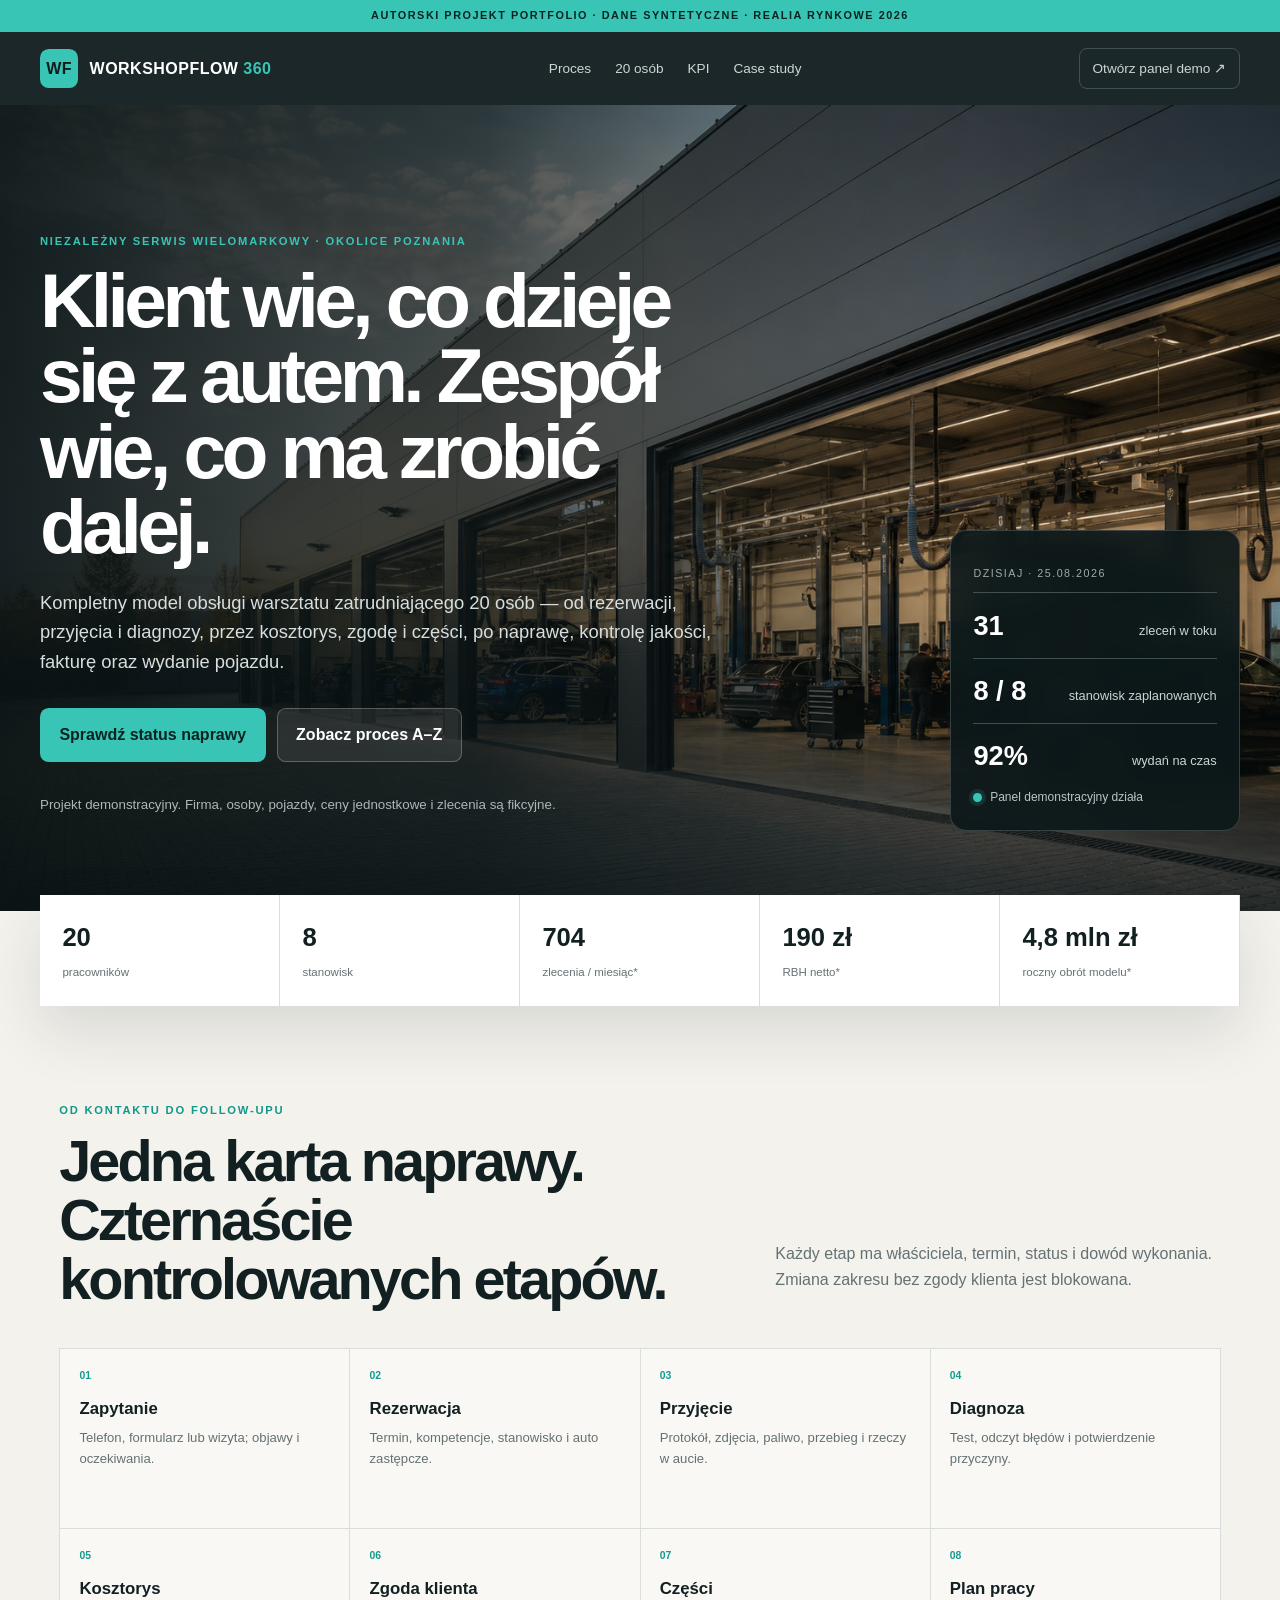
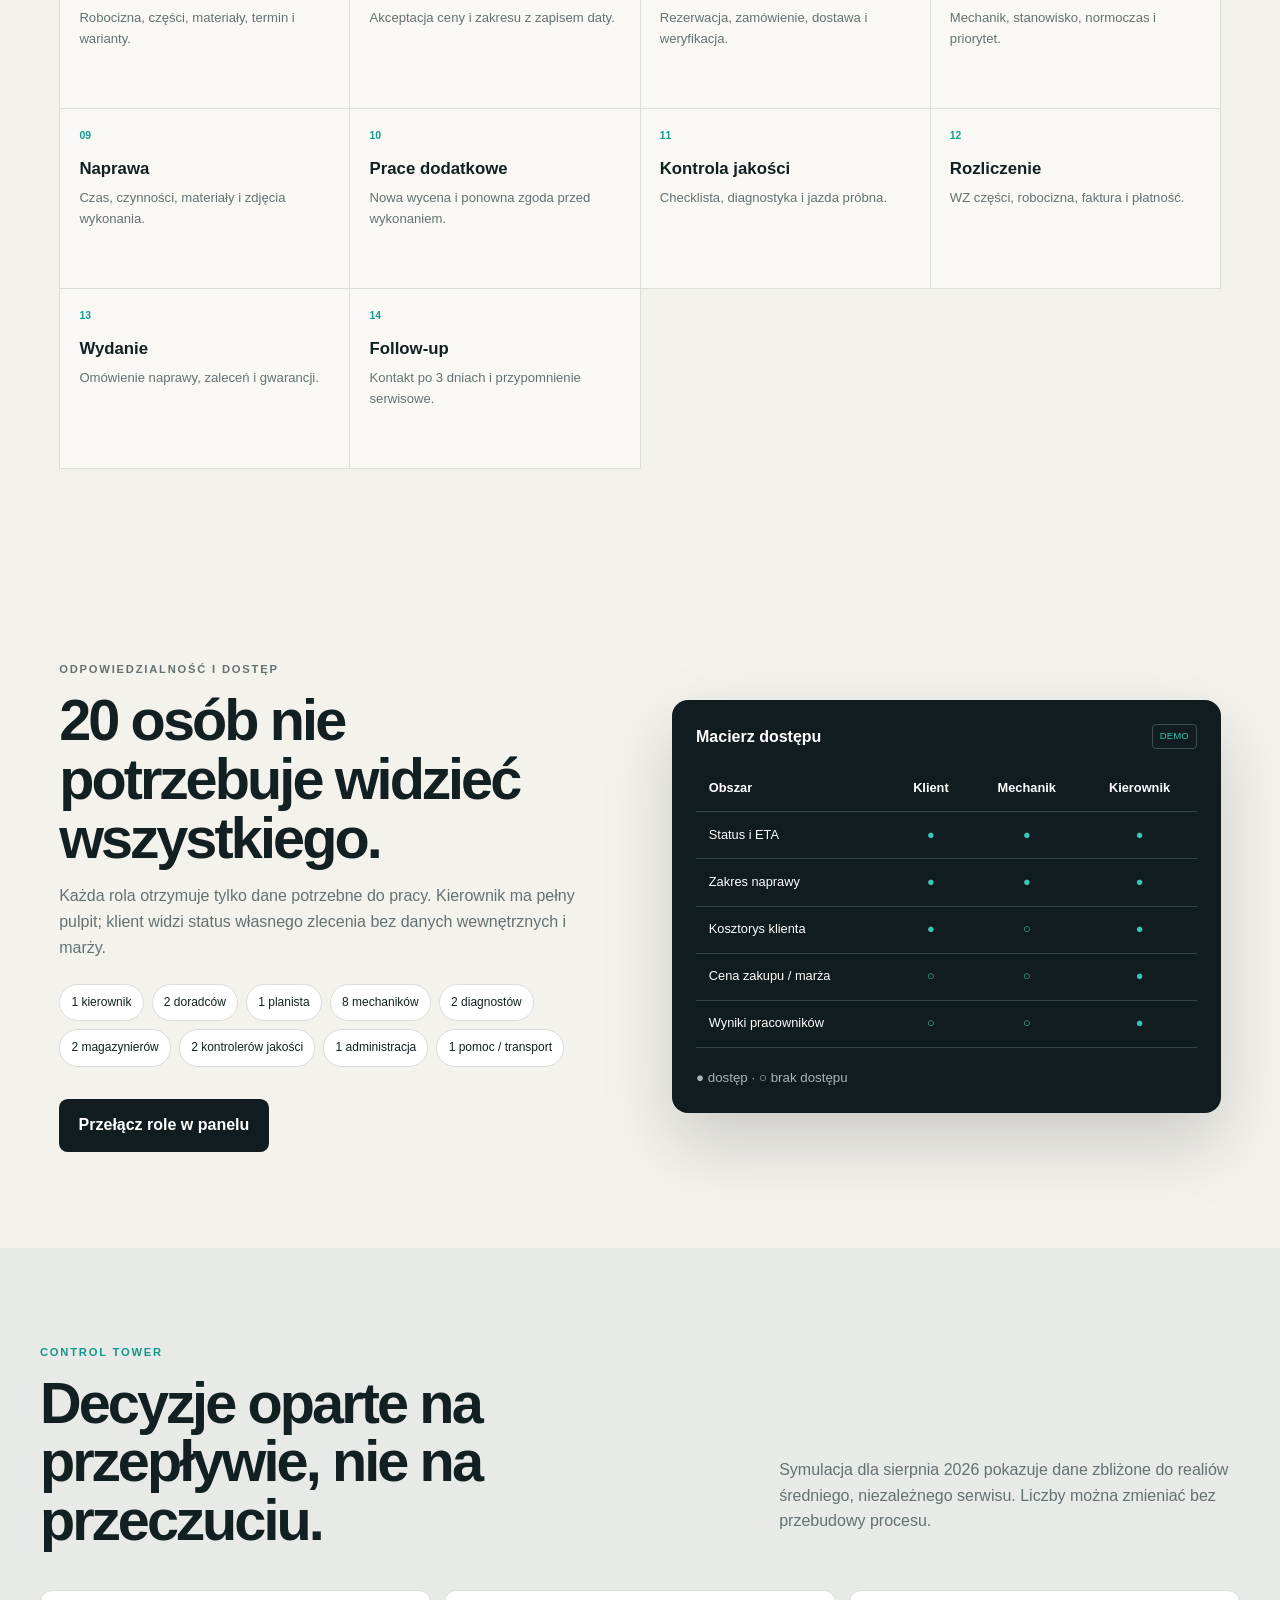
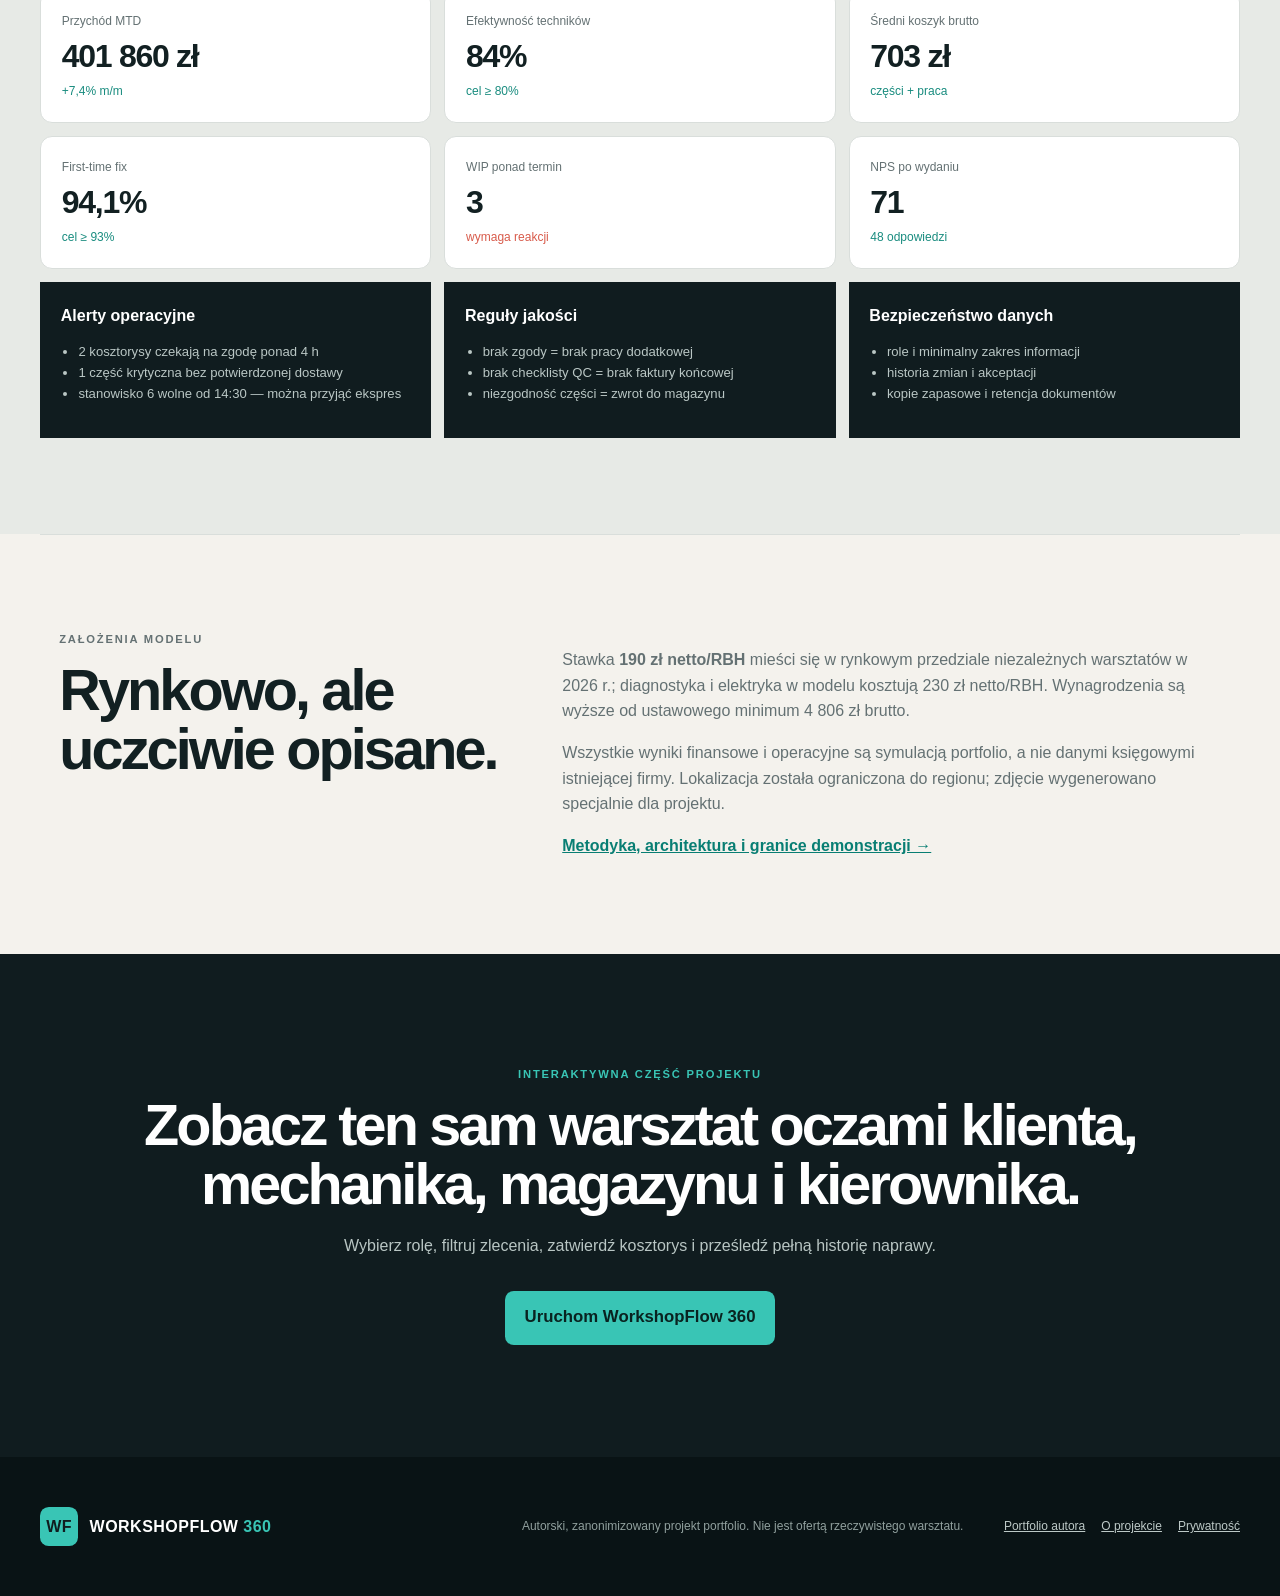
==== index.html @ da0103a5 "Initial public portfolio release" ====
<!doctype html>
<html lang="pl">
<head>
  <meta charset="utf-8">
  <meta name="viewport" content="width=device-width,initial-scale=1">
  <meta name="description" content="WorkshopFlow 360 — demonstracyjny system obsługi niezależnego warsztatu: klient, recepcja, mechanicy, części, kontrola jakości i rozliczenia.">
  <meta name="theme-color" content="#101c1f">
  <link rel="canonical" href="https://lukaszst-cz.github.io/operations-office-portfolio/workshopflow-360/">
  <meta property="og:title" content="WorkshopFlow 360 — warsztat pod kontrolą">
  <meta property="og:description" content="Od rezerwacji i diagnozy po zgodę klienta, naprawę, kontrolę jakości i fakturę.">
  <meta property="og:image" content="https://lukaszst-cz.github.io/operations-office-portfolio/workshopflow-360/assets/workshop-hero.png">
  <title>WorkshopFlow 360 — warsztat pod kontrolą</title>
  <link rel="stylesheet" href="styles.css">
</head>
<body>
  <a class="skip" href="#main">Przejdź do treści</a>
  <div class="project-bar">AUTORSKI PROJEKT PORTFOLIO · DANE SYNTETYCZNE · REALIA RYNKOWE 2026</div>
  <header class="header">
    <a class="brand" href="#top"><span class="brand-mark">WF</span><span>WORKSHOPFLOW <b>360</b></span></a>
    <nav aria-label="Nawigacja"><a href="#proces">Proces</a><a href="#zespol">20 osób</a><a href="#wyniki">KPI</a><a href="case-study.html">Case study</a></nav>
    <a class="header-cta" href="portal/">Otwórz panel demo ↗</a>
  </header>
  <main id="main">
    <section class="hero" id="top">
      <img src="assets/workshop-hero.png" alt="Fikcyjny, nowoczesny warsztat wielomarkowy z otwartymi stanowiskami serwisowymi">
      <div class="hero-shade"></div>
      <div class="hero-copy">
        <p class="kicker">NIEZALEŻNY SERWIS WIELOMARKOWY · OKOLICE POZNANIA</p>
        <h1>Klient wie, co dzieje się z autem. Zespół wie, co ma zrobić dalej.</h1>
        <p>Kompletny model obsługi warsztatu zatrudniającego 20 osób — od rezerwacji, przyjęcia i diagnozy, przez kosztorys, zgodę i części, po naprawę, kontrolę jakości, fakturę oraz wydanie pojazdu.</p>
        <div class="actions"><a class="button primary" href="portal/">Sprawdź status naprawy</a><a class="button glass" href="#proces">Zobacz proces A–Z</a></div>
        <small>Projekt demonstracyjny. Firma, osoby, pojazdy, ceny jednostkowe i zlecenia są fikcyjne.</small>
      </div>
      <aside class="live-card"><p>DZISIAJ · 25.08.2026</p><div><b>31</b><span>zleceń w toku</span></div><div><b>8 / 8</b><span>stanowisk zaplanowanych</span></div><div><b>92%</b><span>wydań na czas</span></div><i><span></span> Panel demonstracyjny działa</i></aside>
    </section>

    <section class="proof-strip" aria-label="Skala modelu"><div><b>20</b><span>pracowników</span></div><div><b>8</b><span>stanowisk</span></div><div><b>704</b><span>zlecenia / miesiąc*</span></div><div><b>190 zł</b><span>RBH netto*</span></div><div><b>4,8 mln zł</b><span>roczny obrót modelu*</span></div></section>

    <section class="section" id="proces">
      <div class="section-head"><div><p class="kicker">OD KONTAKTU DO FOLLOW-UPU</p><h2>Jedna karta naprawy. Czternaście kontrolowanych etapów.</h2></div><p>Każdy etap ma właściciela, termin, status i dowód wykonania. Zmiana zakresu bez zgody klienta jest blokowana.</p></div>
      <ol class="process-grid">
        <li><span>01</span><b>Zapytanie</b><p>Telefon, formularz lub wizyta; objawy i oczekiwania.</p></li>
        <li><span>02</span><b>Rezerwacja</b><p>Termin, kompetencje, stanowisko i auto zastępcze.</p></li>
        <li><span>03</span><b>Przyjęcie</b><p>Protokół, zdjęcia, paliwo, przebieg i rzeczy w aucie.</p></li>
        <li><span>04</span><b>Diagnoza</b><p>Test, odczyt błędów i potwierdzenie przyczyny.</p></li>
        <li><span>05</span><b>Kosztorys</b><p>Robocizna, części, materiały, termin i warianty.</p></li>
        <li><span>06</span><b>Zgoda klienta</b><p>Akceptacja ceny i zakresu z zapisem daty.</p></li>
        <li><span>07</span><b>Części</b><p>Rezerwacja, zamówienie, dostawa i weryfikacja.</p></li>
        <li><span>08</span><b>Plan pracy</b><p>Mechanik, stanowisko, normoczas i priorytet.</p></li>
        <li><span>09</span><b>Naprawa</b><p>Czas, czynności, materiały i zdjęcia wykonania.</p></li>
        <li><span>10</span><b>Prace dodatkowe</b><p>Nowa wycena i ponowna zgoda przed wykonaniem.</p></li>
        <li><span>11</span><b>Kontrola jakości</b><p>Checklista, diagnostyka i jazda próbna.</p></li>
        <li><span>12</span><b>Rozliczenie</b><p>WZ części, robocizna, faktura i płatność.</p></li>
        <li><span>13</span><b>Wydanie</b><p>Omówienie naprawy, zaleceń i gwarancji.</p></li>
        <li><span>14</span><b>Follow-up</b><p>Kontakt po 3 dniach i przypomnienie serwisowe.</p></li>
      </ol>
    </section>

    <section class="section split" id="zespol">
      <div><p class="kicker">ODPOWIEDZIALNOŚĆ I DOSTĘP</p><h2>20 osób nie potrzebuje widzieć wszystkiego.</h2><p>Każda rola otrzymuje tylko dane potrzebne do pracy. Kierownik ma pełny pulpit; klient widzi status własnego zlecenia bez danych wewnętrznych i marży.</p><div class="role-cloud"><span>1 kierownik</span><span>2 doradców</span><span>1 planista</span><span>8 mechaników</span><span>2 diagnostów</span><span>2 magazynierów</span><span>2 kontrolerów jakości</span><span>1 administracja</span><span>1 pomoc / transport</span></div><a class="button dark" href="portal/">Przełącz role w panelu</a></div>
      <div class="permission-card"><div class="permission-head"><b>Macierz dostępu</b><span>DEMO</span></div><table><thead><tr><th>Obszar</th><th>Klient</th><th>Mechanik</th><th>Kierownik</th></tr></thead><tbody><tr><td>Status i ETA</td><td>●</td><td>●</td><td>●</td></tr><tr><td>Zakres naprawy</td><td>●</td><td>●</td><td>●</td></tr><tr><td>Kosztorys klienta</td><td>●</td><td>○</td><td>●</td></tr><tr><td>Cena zakupu / marża</td><td>○</td><td>○</td><td>●</td></tr><tr><td>Wyniki pracowników</td><td>○</td><td>○</td><td>●</td></tr></tbody></table><small>● dostęp · ○ brak dostępu</small></div>
    </section>

    <section class="section dashboard-section" id="wyniki">
      <div class="section-head"><div><p class="kicker">CONTROL TOWER</p><h2>Decyzje oparte na przepływie, nie na przeczuciu.</h2></div><p>Symulacja dla sierpnia 2026 pokazuje dane zbliżone do realiów średniego, niezależnego serwisu. Liczby można zmieniać bez przebudowy procesu.</p></div>
      <div class="kpi-grid"><article><small>Przychód MTD</small><b>401 860 zł</b><i>+7,4% m/m</i></article><article><small>Efektywność techników</small><b>84%</b><i>cel ≥ 80%</i></article><article><small>Średni koszyk brutto</small><b>703 zł</b><i>części + praca</i></article><article><small>First-time fix</small><b>94,1%</b><i>cel ≥ 93%</i></article><article><small>WIP ponad termin</small><b>3</b><i class="warn">wymaga reakcji</i></article><article><small>NPS po wydaniu</small><b>71</b><i>48 odpowiedzi</i></article></div>
      <div class="decision-grid"><article><b>Alerty operacyjne</b><ul><li>2 kosztorysy czekają na zgodę ponad 4 h</li><li>1 część krytyczna bez potwierdzonej dostawy</li><li>stanowisko 6 wolne od 14:30 — można przyjąć ekspres</li></ul></article><article><b>Reguły jakości</b><ul><li>brak zgody = brak pracy dodatkowej</li><li>brak checklisty QC = brak faktury końcowej</li><li>niezgodność części = zwrot do magazynu</li></ul></article><article><b>Bezpieczeństwo danych</b><ul><li>role i minimalny zakres informacji</li><li>historia zmian i akceptacji</li><li>kopie zapasowe i retencja dokumentów</li></ul></article></div>
    </section>

    <section class="section market-note"><div><p class="kicker">ZAŁOŻENIA MODELU</p><h2>Rynkowo, ale uczciwie opisane.</h2></div><div><p>Stawka <b>190 zł netto/RBH</b> mieści się w rynkowym przedziale niezależnych warsztatów w 2026 r.; diagnostyka i elektryka w modelu kosztują 230 zł netto/RBH. Wynagrodzenia są wyższe od ustawowego minimum 4 806 zł brutto.</p><p>Wszystkie wyniki finansowe i operacyjne są symulacją portfolio, a nie danymi księgowymi istniejącej firmy. Lokalizacja została ograniczona do regionu; zdjęcie wygenerowano specjalnie dla projektu.</p><a href="case-study.html">Metodyka, architektura i granice demonstracji →</a></div></section>

    <section class="cta"><p class="kicker">INTERAKTYWNA CZĘŚĆ PROJEKTU</p><h2>Zobacz ten sam warsztat oczami klienta, mechanika, magazynu i kierownika.</h2><p>Wybierz rolę, filtruj zlecenia, zatwierdź kosztorys i prześledź pełną historię naprawy.</p><a class="button primary" href="portal/">Uruchom WorkshopFlow 360</a></section>
  </main>
  <footer><a class="brand" href="#top"><span class="brand-mark">WF</span><span>WORKSHOPFLOW <b>360</b></span></a><p>Autorski, zanonimizowany projekt portfolio. Nie jest ofertą rzeczywistego warsztatu.</p><div><a href="../index.html">Portfolio autora</a><a href="case-study.html">O projekcie</a><a href="prywatnosc.html">Prywatność</a></div></footer>
</body>
</html>
---- styles.css ----
:root{--ink:#122022;--muted:#647173;--paper:#f4f2ed;--white:#fff;--teal:#39c5b5;--dark:#101c1f;--amber:#ffb33c;--line:#d9dedb;--red:#d85b4b;--max:1200px}*{box-sizing:border-box}html{scroll-behavior:smooth}body{margin:0;background:var(--paper);color:var(--ink);font:16px/1.6 Inter,Manrope,"Segoe UI",sans-serif}a{color:inherit}.skip{position:absolute;left:-999px}.skip:focus{left:1rem;top:1rem;background:white;padding:.7rem;z-index:20}.project-bar{padding:.45rem 1rem;background:var(--teal);color:#082522;text-align:center;font-size:.68rem;font-weight:900;letter-spacing:.14em}.header{position:sticky;top:0;z-index:10;display:flex;align-items:center;justify-content:space-between;gap:2rem;padding:1rem max(1.2rem,calc((100vw - var(--max))/2));background:rgba(16,28,31,.95);color:white;backdrop-filter:blur(12px)}.brand{display:flex;align-items:center;gap:.7rem;text-decoration:none;font-weight:800;letter-spacing:.03em}.brand-mark{display:grid;place-items:center;width:2.4rem;height:2.4rem;border-radius:.55rem;background:var(--teal);color:var(--dark)}.brand b{color:var(--teal)}.header nav{display:flex;gap:1.5rem}.header nav a,.header-cta{font-size:.85rem;text-decoration:none;color:#cbd6d5}.header-cta{border:1px solid #405052;border-radius:.5rem;padding:.55rem .8rem}.hero{min-height:730px;position:relative;display:grid;align-items:end;overflow:hidden;background:var(--dark);color:white}.hero>img,.hero-shade{position:absolute;inset:0;width:100%;height:100%;object-fit:cover}.hero-shade{background:linear-gradient(90deg,rgba(8,18,20,.94) 0%,rgba(8,18,20,.72) 38%,rgba(8,18,20,.08) 76%),linear-gradient(0deg,rgba(8,18,20,.65),transparent 45%)}.hero-copy{position:relative;z-index:1;max-width:780px;padding:8rem max(1.2rem,calc((100vw - var(--max))/2)) 6rem}.kicker{font-size:.7rem;letter-spacing:.16em;font-weight:900;color:#12978a;margin:0 0 .75rem}.hero .kicker,.cta .kicker{color:var(--teal)}h1{font-size:clamp(3rem,6vw,6.3rem);line-height:.98;letter-spacing:-.06em;margin:0 0 1.5rem}.hero-copy>p:not(.kicker){font-size:1.15rem;max-width:680px;color:#d6dfde}.hero-copy small{display:block;color:#aab8b7}.actions{display:flex;gap:.7rem;flex-wrap:wrap;margin:2rem 0}.button{display:inline-flex;justify-content:center;align-items:center;padding:.8rem 1.15rem;border-radius:.55rem;font-weight:800;text-decoration:none;border:1px solid transparent}.primary{background:var(--teal);color:#092320}.glass{background:rgba(255,255,255,.08);color:white;border-color:rgba(255,255,255,.25)}.dark{background:var(--dark);color:white}.live-card{position:absolute;right:max(1.2rem,calc((100vw - var(--max))/2));bottom:5rem;z-index:2;width:290px;padding:1.4rem;background:rgba(12,24,26,.9);border:1px solid rgba(255,255,255,.17);border-radius:1rem;backdrop-filter:blur(14px)}.live-card>p{font-size:.67rem;letter-spacing:.14em;color:#9cacab}.live-card div{display:flex;align-items:baseline;justify-content:space-between;padding:.65rem 0;border-top:1px solid #405052}.live-card b{font-size:1.7rem}.live-card span{font-size:.8rem;color:#cbd5d4}.live-card i{display:flex;align-items:center;gap:.5rem;font-size:.75rem;font-style:normal;color:#b9c6c4}.live-card i span{width:.55rem;height:.55rem;border-radius:50%;background:var(--teal);box-shadow:0 0 0 .25rem rgba(57,197,181,.13)}.proof-strip{display:grid;grid-template-columns:repeat(5,1fr);max-width:var(--max);margin:-1rem auto 0;position:relative;z-index:3;background:white;box-shadow:0 25px 60px rgba(18,32,34,.12)}.proof-strip div{padding:1.4rem;border-right:1px solid var(--line)}.proof-strip b{display:block;font-size:1.6rem}.proof-strip span{font-size:.72rem;color:var(--muted)}.section{max-width:var(--max);margin:auto;padding:6rem 1.2rem}.section-head{display:grid;grid-template-columns:1.2fr .8fr;align-items:end;gap:3rem;margin-bottom:2.5rem}.section-head h2,.split h2,.market-note h2,.cta h2{font-size:clamp(2.2rem,4.5vw,4.4rem);line-height:1.02;letter-spacing:-.05em;margin:0}.section-head>p,.split>div>p,.market-note>div>p{color:var(--muted)}.process-grid{list-style:none;margin:0;padding:0;display:grid;grid-template-columns:repeat(4,1fr);border-top:1px solid var(--line);border-left:1px solid var(--line)}.process-grid li{min-height:180px;padding:1.2rem;border-right:1px solid var(--line);border-bottom:1px solid var(--line);background:rgba(255,255,255,.4)}.process-grid span{display:block;font-size:.65rem;color:#159b8e;font-weight:900}.process-grid b{display:block;font-size:1.05rem;margin:.7rem 0 .25rem}.process-grid p{font-size:.82rem;color:var(--muted);margin:0}.split{display:grid;grid-template-columns:1fr 1fr;gap:4rem;align-items:center}.role-cloud{display:flex;flex-wrap:wrap;gap:.5rem;margin:1.5rem 0 2rem}.role-cloud span{padding:.5rem .7rem;border-radius:99px;border:1px solid var(--line);background:white;font-size:.75rem}.permission-card{background:var(--dark);color:white;padding:1.5rem;border-radius:1rem;box-shadow:0 30px 70px rgba(16,28,31,.18)}.permission-head{display:flex;justify-content:space-between}.permission-head span{font-size:.6rem;color:var(--teal);border:1px solid #405052;padding:.2rem .45rem;border-radius:.25rem}.permission-card table{border-collapse:collapse;width:100%;margin:1rem 0}.permission-card th,.permission-card td{padding:.8rem;border-bottom:1px solid #344547;text-align:center;font-size:.8rem}.permission-card th:first-child,.permission-card td:first-child{text-align:left}.permission-card td:not(:first-child){color:var(--teal)}.permission-card small{color:#a8b5b3}.dashboard-section{max-width:none;background:#e7eae6}.dashboard-section>*{max-width:var(--max);margin-left:auto;margin-right:auto}.kpi-grid{display:grid;grid-template-columns:repeat(3,1fr);gap:.8rem}.kpi-grid article{padding:1.3rem;background:white;border:1px solid var(--line);border-radius:.75rem}.kpi-grid small,.kpi-grid i{display:block;color:var(--muted);font-size:.75rem;font-style:normal}.kpi-grid b{display:block;font-size:2rem;letter-spacing:-.04em}.kpi-grid i{color:#198c7f}.kpi-grid i.warn{color:var(--red)}.decision-grid{display:grid;grid-template-columns:repeat(3,1fr);gap:.8rem;margin-top:.8rem}.decision-grid article{padding:1.3rem;background:var(--dark);color:white}.decision-grid ul{padding-left:1.1rem;color:#bac7c5;font-size:.82rem}.market-note{display:grid;grid-template-columns:.8fr 1.2fr;gap:4rem;border-top:1px solid var(--line)}.market-note a{color:#087e73;font-weight:800}.cta{text-align:center;padding:7rem 1.2rem;background:var(--dark);color:white}.cta p:not(.kicker){max-width:670px;margin:1.2rem auto 2rem;color:#b9c6c4}.cta .button{font-size:1.05rem}footer{display:grid;grid-template-columns:1fr 1fr auto;align-items:center;gap:2rem;padding:3rem max(1.2rem,calc((100vw - var(--max))/2));background:#091315;color:white}footer p{font-size:.75rem;color:#91a09e}footer>div{display:flex;gap:1rem}footer>div a{color:#bdc9c7;font-size:.75rem}@media(max-width:850px){.header nav{display:none}.live-card{position:relative;right:auto;bottom:auto;margin:0 1.2rem 1.5rem}.hero{min-height:760px}.hero-copy{padding-top:6rem}.proof-strip{grid-template-columns:repeat(2,1fr);margin:0}.section-head,.split,.market-note{grid-template-columns:1fr;gap:1.5rem}.process-grid{grid-template-columns:repeat(2,1fr)}.kpi-grid,.decision-grid{grid-template-columns:1fr 1fr}footer{grid-template-columns:1fr}}@media(max-width:540px){.project-bar{font-size:.56rem}.header-cta{display:none}h1{font-size:3rem}.hero-shade{background:linear-gradient(90deg,rgba(8,18,20,.92),rgba(8,18,20,.38))}.process-grid,.kpi-grid,.decision-grid{grid-template-columns:1fr}.proof-strip{grid-template-columns:1fr 1fr}.section{padding:4rem 1rem}}@media(prefers-reduced-motion:reduce){html{scroll-behavior:auto}}
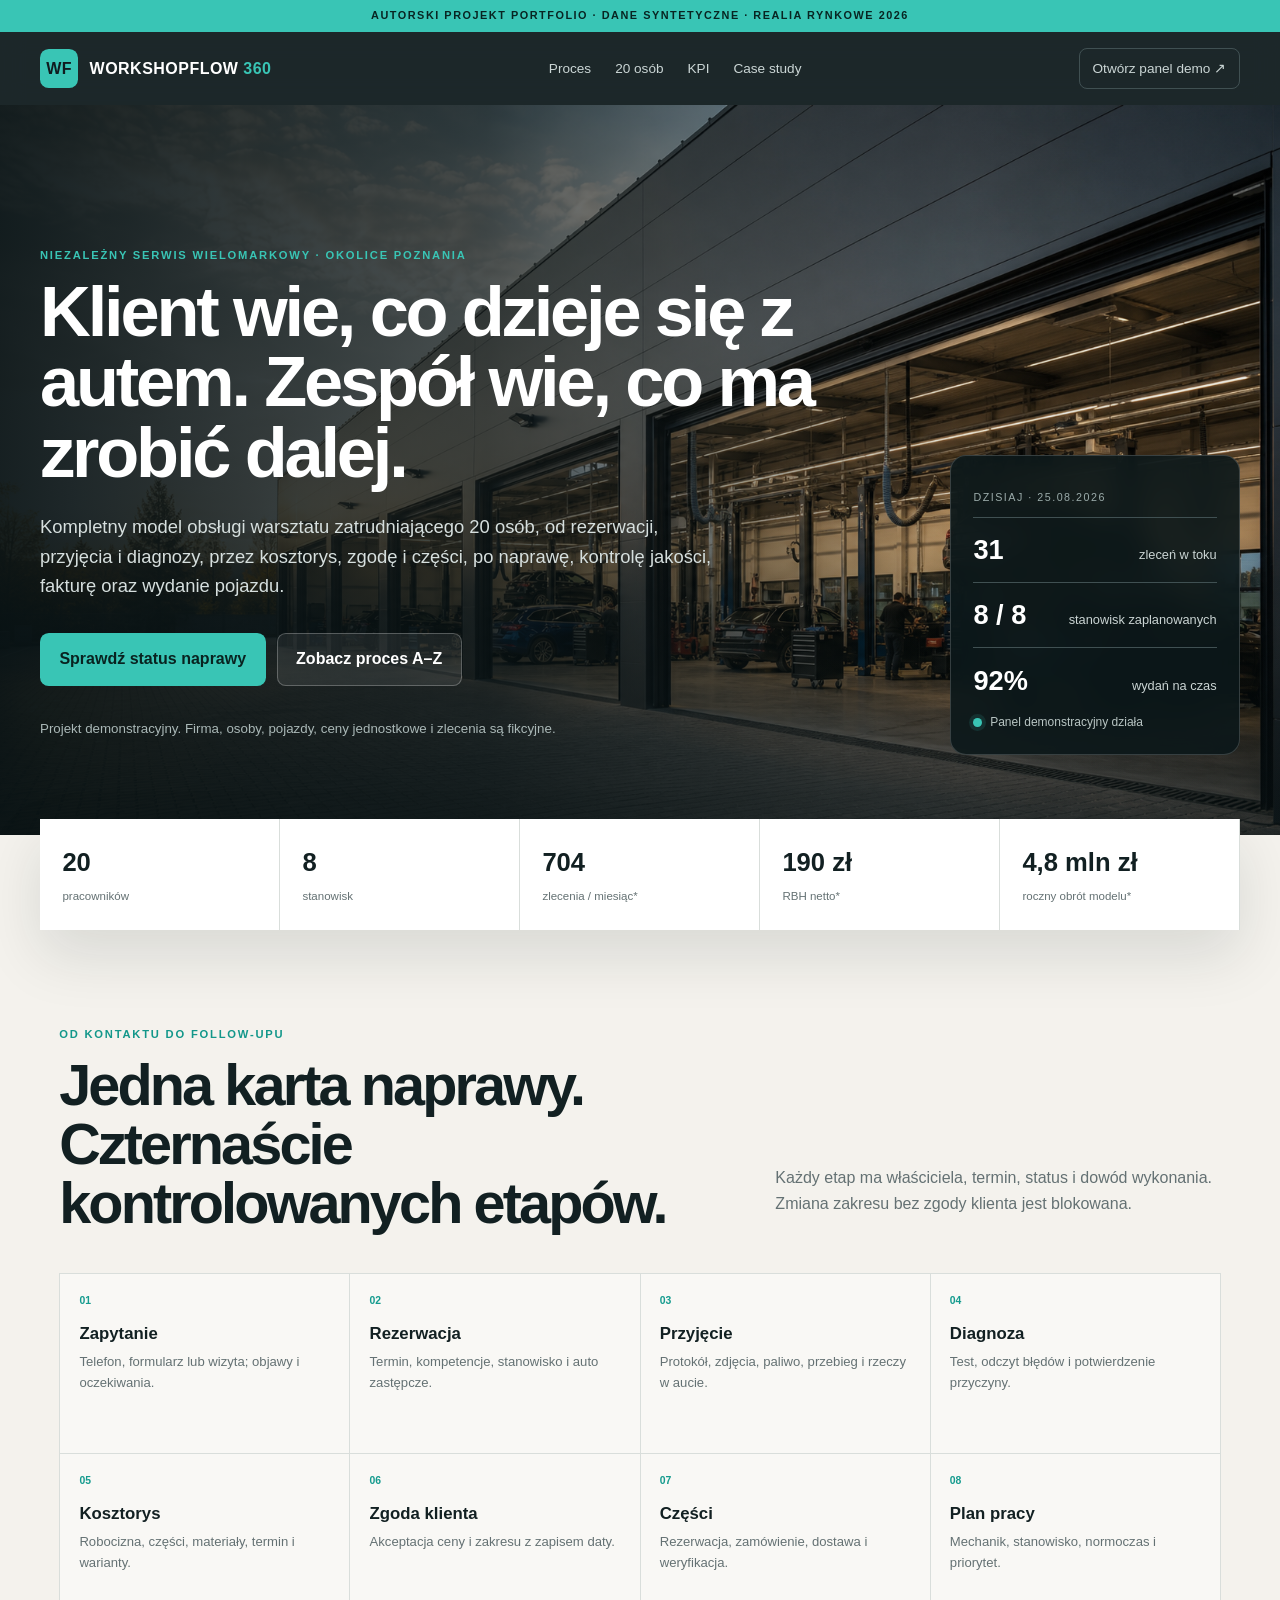
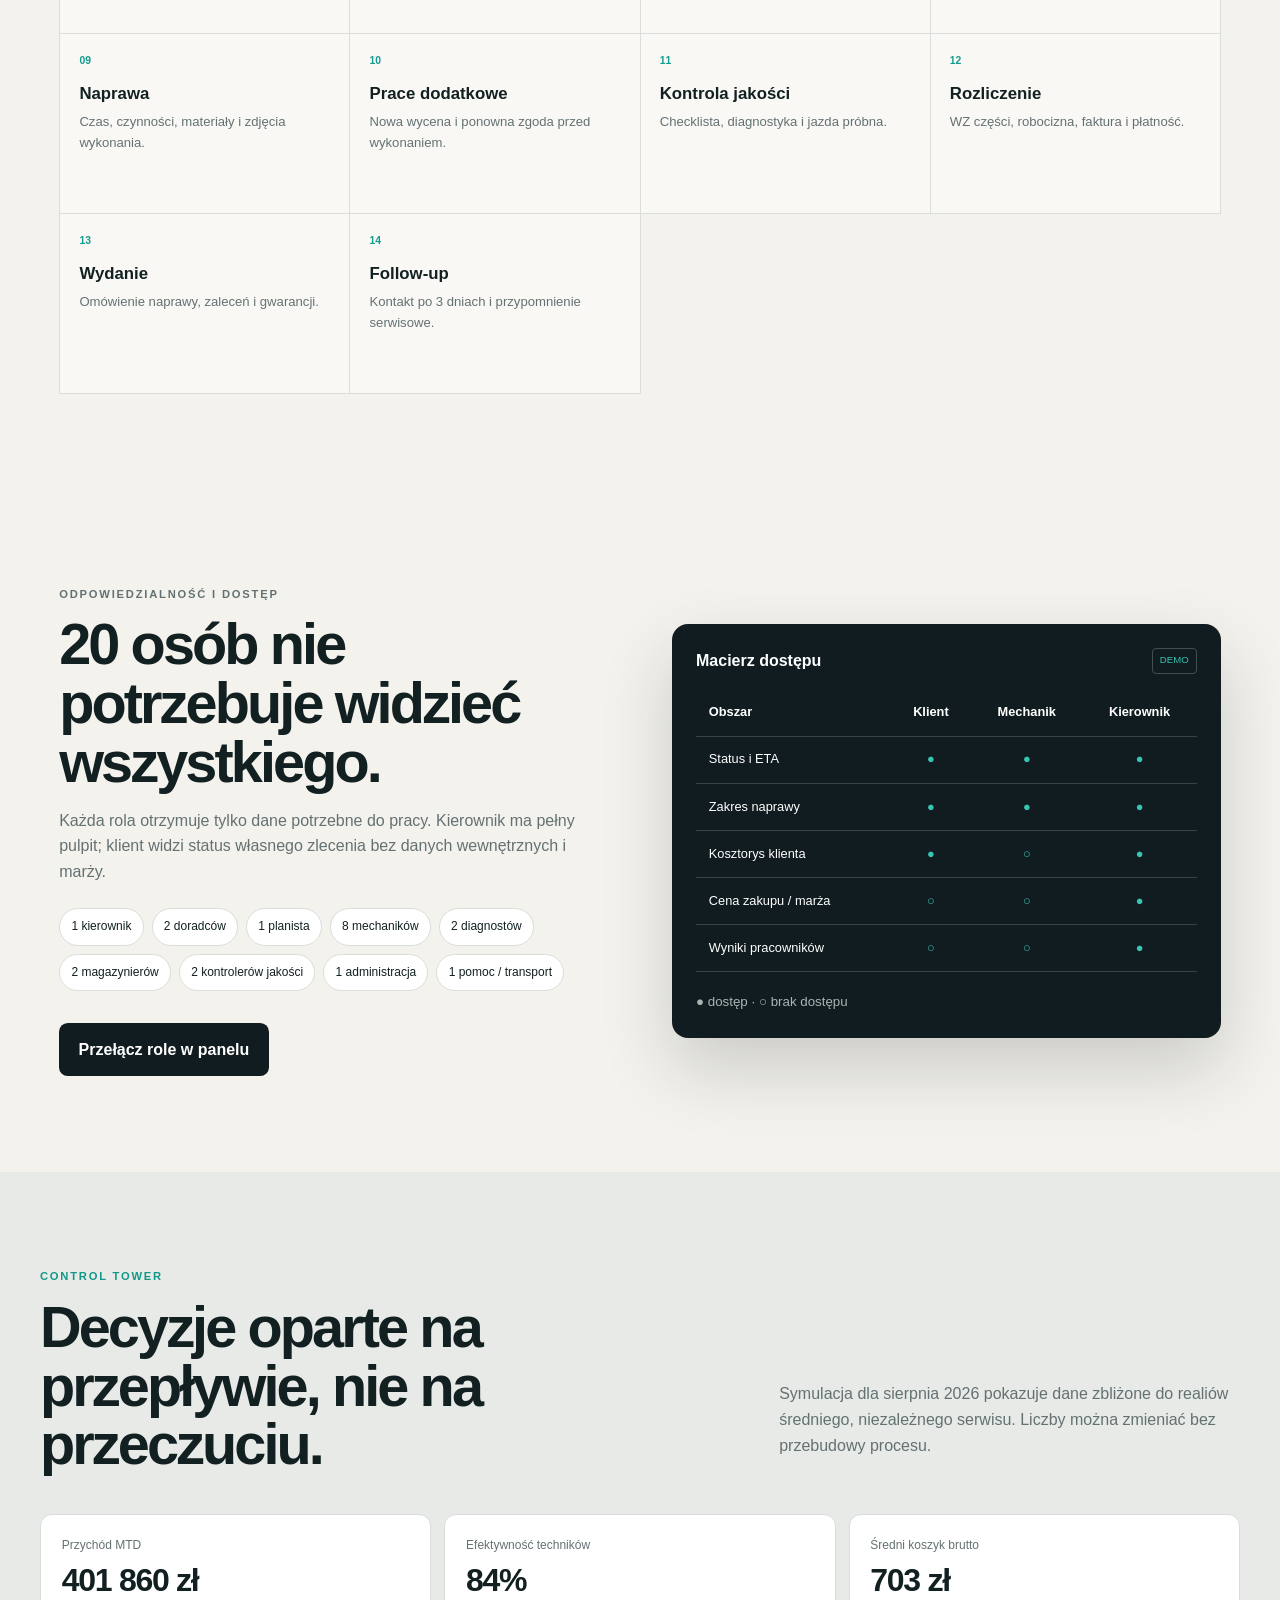
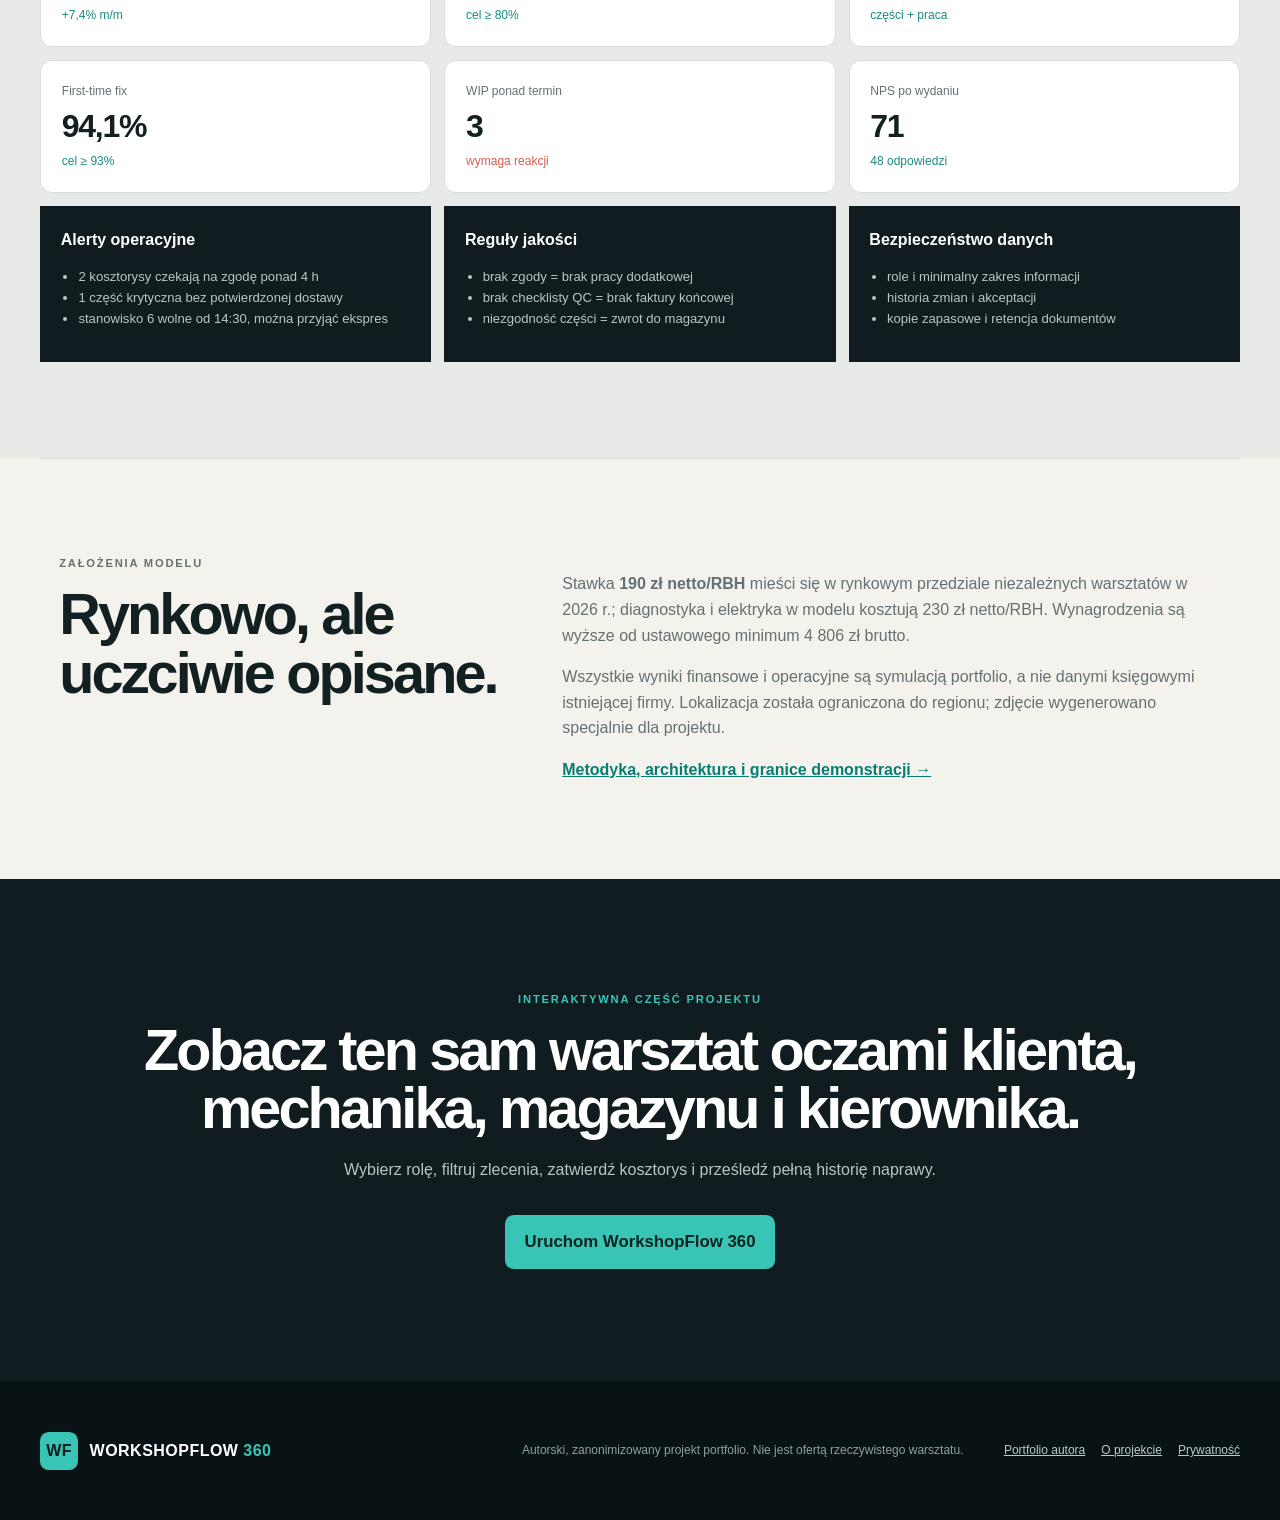
==== commit f6b7ad3a: "Polish public wording" ====
--- a/index.html
+++ b/index.html
@@ -3,13 +3,13 @@
 <head>
   <meta charset="utf-8">
   <meta name="viewport" content="width=device-width,initial-scale=1">
-  <meta name="description" content="WorkshopFlow 360 — demonstracyjny system obsługi niezależnego warsztatu: klient, recepcja, mechanicy, części, kontrola jakości i rozliczenia.">
+  <meta name="description" content="WorkshopFlow 360, demonstracyjny system obsługi niezależnego warsztatu: klient, recepcja, mechanicy, części, kontrola jakości i rozliczenia.">
   <meta name="theme-color" content="#101c1f">
   <link rel="canonical" href="https://lukaszst-cz.github.io/operations-office-portfolio/workshopflow-360/">
-  <meta property="og:title" content="WorkshopFlow 360 — warsztat pod kontrolą">
+  <meta property="og:title" content="WorkshopFlow 360, warsztat pod kontrolą">
   <meta property="og:description" content="Od rezerwacji i diagnozy po zgodę klienta, naprawę, kontrolę jakości i fakturę.">
   <meta property="og:image" content="https://lukaszst-cz.github.io/operations-office-portfolio/workshopflow-360/assets/workshop-hero.png">
-  <title>WorkshopFlow 360 — warsztat pod kontrolą</title>
+  <title>WorkshopFlow 360, warsztat pod kontrolą</title>
   <link rel="stylesheet" href="styles.css">
 </head>
 <body>
@@ -27,7 +27,7 @@
       <div class="hero-copy">
         <p class="kicker">NIEZALEŻNY SERWIS WIELOMARKOWY · OKOLICE POZNANIA</p>
         <h1>Klient wie, co dzieje się z autem. Zespół wie, co ma zrobić dalej.</h1>
-        <p>Kompletny model obsługi warsztatu zatrudniającego 20 osób — od rezerwacji, przyjęcia i diagnozy, przez kosztorys, zgodę i części, po naprawę, kontrolę jakości, fakturę oraz wydanie pojazdu.</p>
+        <p>Kompletny model obsługi warsztatu zatrudniającego 20 osób, od rezerwacji, przyjęcia i diagnozy, przez kosztorys, zgodę i części, po naprawę, kontrolę jakości, fakturę oraz wydanie pojazdu.</p>
         <div class="actions"><a class="button primary" href="portal/">Sprawdź status naprawy</a><a class="button glass" href="#proces">Zobacz proces A–Z</a></div>
         <small>Projekt demonstracyjny. Firma, osoby, pojazdy, ceny jednostkowe i zlecenia są fikcyjne.</small>
       </div>
@@ -64,7 +64,7 @@
     <section class="section dashboard-section" id="wyniki">
       <div class="section-head"><div><p class="kicker">CONTROL TOWER</p><h2>Decyzje oparte na przepływie, nie na przeczuciu.</h2></div><p>Symulacja dla sierpnia 2026 pokazuje dane zbliżone do realiów średniego, niezależnego serwisu. Liczby można zmieniać bez przebudowy procesu.</p></div>
       <div class="kpi-grid"><article><small>Przychód MTD</small><b>401 860 zł</b><i>+7,4% m/m</i></article><article><small>Efektywność techników</small><b>84%</b><i>cel ≥ 80%</i></article><article><small>Średni koszyk brutto</small><b>703 zł</b><i>części + praca</i></article><article><small>First-time fix</small><b>94,1%</b><i>cel ≥ 93%</i></article><article><small>WIP ponad termin</small><b>3</b><i class="warn">wymaga reakcji</i></article><article><small>NPS po wydaniu</small><b>71</b><i>48 odpowiedzi</i></article></div>
-      <div class="decision-grid"><article><b>Alerty operacyjne</b><ul><li>2 kosztorysy czekają na zgodę ponad 4 h</li><li>1 część krytyczna bez potwierdzonej dostawy</li><li>stanowisko 6 wolne od 14:30 — można przyjąć ekspres</li></ul></article><article><b>Reguły jakości</b><ul><li>brak zgody = brak pracy dodatkowej</li><li>brak checklisty QC = brak faktury końcowej</li><li>niezgodność części = zwrot do magazynu</li></ul></article><article><b>Bezpieczeństwo danych</b><ul><li>role i minimalny zakres informacji</li><li>historia zmian i akceptacji</li><li>kopie zapasowe i retencja dokumentów</li></ul></article></div>
+      <div class="decision-grid"><article><b>Alerty operacyjne</b><ul><li>2 kosztorysy czekają na zgodę ponad 4 h</li><li>1 część krytyczna bez potwierdzonej dostawy</li><li>stanowisko 6 wolne od 14:30, można przyjąć ekspres</li></ul></article><article><b>Reguły jakości</b><ul><li>brak zgody = brak pracy dodatkowej</li><li>brak checklisty QC = brak faktury końcowej</li><li>niezgodność części = zwrot do magazynu</li></ul></article><article><b>Bezpieczeństwo danych</b><ul><li>role i minimalny zakres informacji</li><li>historia zmian i akceptacji</li><li>kopie zapasowe i retencja dokumentów</li></ul></article></div>
     </section>
 
     <section class="section market-note"><div><p class="kicker">ZAŁOŻENIA MODELU</p><h2>Rynkowo, ale uczciwie opisane.</h2></div><div><p>Stawka <b>190 zł netto/RBH</b> mieści się w rynkowym przedziale niezależnych warsztatów w 2026 r.; diagnostyka i elektryka w modelu kosztują 230 zł netto/RBH. Wynagrodzenia są wyższe od ustawowego minimum 4 806 zł brutto.</p><p>Wszystkie wyniki finansowe i operacyjne są symulacją portfolio, a nie danymi księgowymi istniejącej firmy. Lokalizacja została ograniczona do regionu; zdjęcie wygenerowano specjalnie dla projektu.</p><a href="case-study.html">Metodyka, architektura i granice demonstracji →</a></div></section>
--- a/styles.css
+++ b/styles.css
@@ -1 +1 @@
-:root{--ink:#122022;--muted:#647173;--paper:#f4f2ed;--white:#fff;--teal:#39c5b5;--dark:#101c1f;--amber:#ffb33c;--line:#d9dedb;--red:#d85b4b;--max:1200px}*{box-sizing:border-box}html{scroll-behavior:smooth}body{margin:0;background:var(--paper);color:var(--ink);font:16px/1.6 Inter,Manrope,"Segoe UI",sans-serif}a{color:inherit}.skip{position:absolute;left:-999px}.skip:focus{left:1rem;top:1rem;background:white;padding:.7rem;z-index:20}.project-bar{padding:.45rem 1rem;background:var(--teal);color:#082522;text-align:center;font-size:.68rem;font-weight:900;letter-spacing:.14em}.header{position:sticky;top:0;z-index:10;display:flex;align-items:center;justify-content:space-between;gap:2rem;padding:1rem max(1.2rem,calc((100vw - var(--max))/2));background:rgba(16,28,31,.95);color:white;backdrop-filter:blur(12px)}.brand{display:flex;align-items:center;gap:.7rem;text-decoration:none;font-weight:800;letter-spacing:.03em}.brand-mark{display:grid;place-items:center;width:2.4rem;height:2.4rem;border-radius:.55rem;background:var(--teal);color:var(--dark)}.brand b{color:var(--teal)}.header nav{display:flex;gap:1.5rem}.header nav a,.header-cta{font-size:.85rem;text-decoration:none;color:#cbd6d5}.header-cta{border:1px solid #405052;border-radius:.5rem;padding:.55rem .8rem}.hero{min-height:730px;position:relative;display:grid;align-items:end;overflow:hidden;background:var(--dark);color:white}.hero>img,.hero-shade{position:absolute;inset:0;width:100%;height:100%;object-fit:cover}.hero-shade{background:linear-gradient(90deg,rgba(8,18,20,.94) 0%,rgba(8,18,20,.72) 38%,rgba(8,18,20,.08) 76%),linear-gradient(0deg,rgba(8,18,20,.65),transparent 45%)}.hero-copy{position:relative;z-index:1;max-width:780px;padding:8rem max(1.2rem,calc((100vw - var(--max))/2)) 6rem}.kicker{font-size:.7rem;letter-spacing:.16em;font-weight:900;color:#12978a;margin:0 0 .75rem}.hero .kicker,.cta .kicker{color:var(--teal)}h1{font-size:clamp(3rem,6vw,6.3rem);line-height:.98;letter-spacing:-.06em;margin:0 0 1.5rem}.hero-copy>p:not(.kicker){font-size:1.15rem;max-width:680px;color:#d6dfde}.hero-copy small{display:block;color:#aab8b7}.actions{display:flex;gap:.7rem;flex-wrap:wrap;margin:2rem 0}.button{display:inline-flex;justify-content:center;align-items:center;padding:.8rem 1.15rem;border-radius:.55rem;font-weight:800;text-decoration:none;border:1px solid transparent}.primary{background:var(--teal);color:#092320}.glass{background:rgba(255,255,255,.08);color:white;border-color:rgba(255,255,255,.25)}.dark{background:var(--dark);color:white}.live-card{position:absolute;right:max(1.2rem,calc((100vw - var(--max))/2));bottom:5rem;z-index:2;width:290px;padding:1.4rem;background:rgba(12,24,26,.9);border:1px solid rgba(255,255,255,.17);border-radius:1rem;backdrop-filter:blur(14px)}.live-card>p{font-size:.67rem;letter-spacing:.14em;color:#9cacab}.live-card div{display:flex;align-items:baseline;justify-content:space-between;padding:.65rem 0;border-top:1px solid #405052}.live-card b{font-size:1.7rem}.live-card span{font-size:.8rem;color:#cbd5d4}.live-card i{display:flex;align-items:center;gap:.5rem;font-size:.75rem;font-style:normal;color:#b9c6c4}.live-card i span{width:.55rem;height:.55rem;border-radius:50%;background:var(--teal);box-shadow:0 0 0 .25rem rgba(57,197,181,.13)}.proof-strip{display:grid;grid-template-columns:repeat(5,1fr);max-width:var(--max);margin:-1rem auto 0;position:relative;z-index:3;background:white;box-shadow:0 25px 60px rgba(18,32,34,.12)}.proof-strip div{padding:1.4rem;border-right:1px solid var(--line)}.proof-strip b{display:block;font-size:1.6rem}.proof-strip span{font-size:.72rem;color:var(--muted)}.section{max-width:var(--max);margin:auto;padding:6rem 1.2rem}.section-head{display:grid;grid-template-columns:1.2fr .8fr;align-items:end;gap:3rem;margin-bottom:2.5rem}.section-head h2,.split h2,.market-note h2,.cta h2{font-size:clamp(2.2rem,4.5vw,4.4rem);line-height:1.02;letter-spacing:-.05em;margin:0}.section-head>p,.split>div>p,.market-note>div>p{color:var(--muted)}.process-grid{list-style:none;margin:0;padding:0;display:grid;grid-template-columns:repeat(4,1fr);border-top:1px solid var(--line);border-left:1px solid var(--line)}.process-grid li{min-height:180px;padding:1.2rem;border-right:1px solid var(--line);border-bottom:1px solid var(--line);background:rgba(255,255,255,.4)}.process-grid span{display:block;font-size:.65rem;color:#159b8e;font-weight:900}.process-grid b{display:block;font-size:1.05rem;margin:.7rem 0 .25rem}.process-grid p{font-size:.82rem;color:var(--muted);margin:0}.split{display:grid;grid-template-columns:1fr 1fr;gap:4rem;align-items:center}.role-cloud{display:flex;flex-wrap:wrap;gap:.5rem;margin:1.5rem 0 2rem}.role-cloud span{padding:.5rem .7rem;border-radius:99px;border:1px solid var(--line);background:white;font-size:.75rem}.permission-card{background:var(--dark);color:white;padding:1.5rem;border-radius:1rem;box-shadow:0 30px 70px rgba(16,28,31,.18)}.permission-head{display:flex;justify-content:space-between}.permission-head span{font-size:.6rem;color:var(--teal);border:1px solid #405052;padding:.2rem .45rem;border-radius:.25rem}.permission-card table{border-collapse:collapse;width:100%;margin:1rem 0}.permission-card th,.permission-card td{padding:.8rem;border-bottom:1px solid #344547;text-align:center;font-size:.8rem}.permission-card th:first-child,.permission-card td:first-child{text-align:left}.permission-card td:not(:first-child){color:var(--teal)}.permission-card small{color:#a8b5b3}.dashboard-section{max-width:none;background:#e7eae6}.dashboard-section>*{max-width:var(--max);margin-left:auto;margin-right:auto}.kpi-grid{display:grid;grid-template-columns:repeat(3,1fr);gap:.8rem}.kpi-grid article{padding:1.3rem;background:white;border:1px solid var(--line);border-radius:.75rem}.kpi-grid small,.kpi-grid i{display:block;color:var(--muted);font-size:.75rem;font-style:normal}.kpi-grid b{display:block;font-size:2rem;letter-spacing:-.04em}.kpi-grid i{color:#198c7f}.kpi-grid i.warn{color:var(--red)}.decision-grid{display:grid;grid-template-columns:repeat(3,1fr);gap:.8rem;margin-top:.8rem}.decision-grid article{padding:1.3rem;background:var(--dark);color:white}.decision-grid ul{padding-left:1.1rem;color:#bac7c5;font-size:.82rem}.market-note{display:grid;grid-template-columns:.8fr 1.2fr;gap:4rem;border-top:1px solid var(--line)}.market-note a{color:#087e73;font-weight:800}.cta{text-align:center;padding:7rem 1.2rem;background:var(--dark);color:white}.cta p:not(.kicker){max-width:670px;margin:1.2rem auto 2rem;color:#b9c6c4}.cta .button{font-size:1.05rem}footer{display:grid;grid-template-columns:1fr 1fr auto;align-items:center;gap:2rem;padding:3rem max(1.2rem,calc((100vw - var(--max))/2));background:#091315;color:white}footer p{font-size:.75rem;color:#91a09e}footer>div{display:flex;gap:1rem}footer>div a{color:#bdc9c7;font-size:.75rem}@media(max-width:850px){.header nav{display:none}.live-card{position:relative;right:auto;bottom:auto;margin:0 1.2rem 1.5rem}.hero{min-height:760px}.hero-copy{padding-top:6rem}.proof-strip{grid-template-columns:repeat(2,1fr);margin:0}.section-head,.split,.market-note{grid-template-columns:1fr;gap:1.5rem}.process-grid{grid-template-columns:repeat(2,1fr)}.kpi-grid,.decision-grid{grid-template-columns:1fr 1fr}footer{grid-template-columns:1fr}}@media(max-width:540px){.project-bar{font-size:.56rem}.header-cta{display:none}h1{font-size:3rem}.hero-shade{background:linear-gradient(90deg,rgba(8,18,20,.92),rgba(8,18,20,.38))}.process-grid,.kpi-grid,.decision-grid{grid-template-columns:1fr}.proof-strip{grid-template-columns:1fr 1fr}.section{padding:4rem 1rem}}@media(prefers-reduced-motion:reduce){html{scroll-behavior:auto}}
+:root{--ink:#122022;--muted:#647173;--paper:#f4f2ed;--white:#fff;--teal:#39c5b5;--dark:#101c1f;--amber:#ffb33c;--line:#d9dedb;--red:#d85b4b;--max:1200px}*{box-sizing:border-box}html{scroll-behavior:smooth}body{margin:0;background:var(--paper);color:var(--ink);font:16px/1.6 Inter,Manrope,"Segoe UI",sans-serif}a{color:inherit}.skip{position:absolute;left:-999px}.skip:focus{left:1rem;top:1rem;background:white;padding:.7rem;z-index:20}.project-bar{padding:.45rem 1rem;background:var(--teal);color:#082522;text-align:center;font-size:.68rem;font-weight:900;letter-spacing:.14em}.header{position:sticky;top:0;z-index:10;display:flex;align-items:center;justify-content:space-between;gap:2rem;padding:1rem max(1.2rem,calc((100vw - var(--max))/2));background:rgba(16,28,31,.95);color:white;backdrop-filter:blur(12px)}.brand{display:flex;align-items:center;gap:.7rem;text-decoration:none;font-weight:800;letter-spacing:.03em}.brand-mark{display:grid;place-items:center;width:2.4rem;height:2.4rem;border-radius:.55rem;background:var(--teal);color:var(--dark)}.brand b{color:var(--teal)}.header nav{display:flex;gap:1.5rem}.header nav a,.header-cta{font-size:.85rem;text-decoration:none;color:#cbd6d5}.header-cta{border:1px solid #405052;border-radius:.5rem;padding:.55rem .8rem}.hero{min-height:730px;position:relative;display:grid;align-items:end;overflow:hidden;background:var(--dark);color:white}.hero>img,.hero-shade{position:absolute;inset:0;width:100%;height:100%;object-fit:cover}.hero-shade{background:linear-gradient(90deg,rgba(8,18,20,.94) 0%,rgba(8,18,20,.72) 38%,rgba(8,18,20,.08) 76%),linear-gradient(0deg,rgba(8,18,20,.65),transparent 45%)}.hero-copy{position:relative;z-index:1;max-width:980px;padding:8rem max(1.2rem,calc((100vw - var(--max))/2)) 6rem}.kicker{font-size:.7rem;letter-spacing:.16em;font-weight:900;color:#12978a;margin:0 0 .75rem}.hero .kicker,.cta .kicker{color:var(--teal)}h1{font-size:clamp(3rem,5.5vw,6rem);line-height:1;letter-spacing:-.045em;margin:0 0 1.5rem}.hero-copy>p:not(.kicker){font-size:1.15rem;max-width:680px;color:#d6dfde}.hero-copy small{display:block;color:#aab8b7}.actions{display:flex;gap:.7rem;flex-wrap:wrap;margin:2rem 0}.button{display:inline-flex;justify-content:center;align-items:center;padding:.8rem 1.15rem;border-radius:.55rem;font-weight:800;text-decoration:none;border:1px solid transparent}.primary{background:var(--teal);color:#092320}.glass{background:rgba(255,255,255,.08);color:white;border-color:rgba(255,255,255,.25)}.dark{background:var(--dark);color:white}.live-card{position:absolute;right:max(1.2rem,calc((100vw - var(--max))/2));bottom:5rem;z-index:2;width:290px;padding:1.4rem;background:rgba(12,24,26,.9);border:1px solid rgba(255,255,255,.17);border-radius:1rem;backdrop-filter:blur(14px)}.live-card>p{font-size:.67rem;letter-spacing:.14em;color:#9cacab}.live-card div{display:flex;align-items:baseline;justify-content:space-between;padding:.65rem 0;border-top:1px solid #405052}.live-card b{font-size:1.7rem}.live-card span{font-size:.8rem;color:#cbd5d4}.live-card i{display:flex;align-items:center;gap:.5rem;font-size:.75rem;font-style:normal;color:#b9c6c4}.live-card i span{width:.55rem;height:.55rem;border-radius:50%;background:var(--teal);box-shadow:0 0 0 .25rem rgba(57,197,181,.13)}.proof-strip{display:grid;grid-template-columns:repeat(5,1fr);max-width:var(--max);margin:-1rem auto 0;position:relative;z-index:3;background:white;box-shadow:0 25px 60px rgba(18,32,34,.12)}.proof-strip div{padding:1.4rem;border-right:1px solid var(--line)}.proof-strip b{display:block;font-size:1.6rem}.proof-strip span{font-size:.72rem;color:var(--muted)}.section{max-width:var(--max);margin:auto;padding:6rem 1.2rem}.section-head{display:grid;grid-template-columns:1.2fr .8fr;align-items:end;gap:3rem;margin-bottom:2.5rem}.section-head h2,.split h2,.market-note h2,.cta h2{font-size:clamp(2.2rem,4.5vw,4.4rem);line-height:1.02;letter-spacing:-.05em;margin:0}.section-head>p,.split>div>p,.market-note>div>p{color:var(--muted)}.process-grid{list-style:none;margin:0;padding:0;display:grid;grid-template-columns:repeat(4,1fr);border-top:1px solid var(--line);border-left:1px solid var(--line)}.process-grid li{min-height:180px;padding:1.2rem;border-right:1px solid var(--line);border-bottom:1px solid var(--line);background:rgba(255,255,255,.4)}.process-grid span{display:block;font-size:.65rem;color:#159b8e;font-weight:900}.process-grid b{display:block;font-size:1.05rem;margin:.7rem 0 .25rem}.process-grid p{font-size:.82rem;color:var(--muted);margin:0}.split{display:grid;grid-template-columns:1fr 1fr;gap:4rem;align-items:center}.role-cloud{display:flex;flex-wrap:wrap;gap:.5rem;margin:1.5rem 0 2rem}.role-cloud span{padding:.5rem .7rem;border-radius:99px;border:1px solid var(--line);background:white;font-size:.75rem}.permission-card{background:var(--dark);color:white;padding:1.5rem;border-radius:1rem;box-shadow:0 30px 70px rgba(16,28,31,.18)}.permission-head{display:flex;justify-content:space-between}.permission-head span{font-size:.6rem;color:var(--teal);border:1px solid #405052;padding:.2rem .45rem;border-radius:.25rem}.permission-card table{border-collapse:collapse;width:100%;margin:1rem 0}.permission-card th,.permission-card td{padding:.8rem;border-bottom:1px solid #344547;text-align:center;font-size:.8rem}.permission-card th:first-child,.permission-card td:first-child{text-align:left}.permission-card td:not(:first-child){color:var(--teal)}.permission-card small{color:#a8b5b3}.dashboard-section{max-width:none;background:#e7eae6}.dashboard-section>*{max-width:var(--max);margin-left:auto;margin-right:auto}.kpi-grid{display:grid;grid-template-columns:repeat(3,1fr);gap:.8rem}.kpi-grid article{padding:1.3rem;background:white;border:1px solid var(--line);border-radius:.75rem}.kpi-grid small,.kpi-grid i{display:block;color:var(--muted);font-size:.75rem;font-style:normal}.kpi-grid b{display:block;font-size:2rem;letter-spacing:-.04em}.kpi-grid i{color:#198c7f}.kpi-grid i.warn{color:var(--red)}.decision-grid{display:grid;grid-template-columns:repeat(3,1fr);gap:.8rem;margin-top:.8rem}.decision-grid article{padding:1.3rem;background:var(--dark);color:white}.decision-grid ul{padding-left:1.1rem;color:#bac7c5;font-size:.82rem}.market-note{display:grid;grid-template-columns:.8fr 1.2fr;gap:4rem;border-top:1px solid var(--line)}.market-note a{color:#087e73;font-weight:800}.cta{text-align:center;padding:7rem 1.2rem;background:var(--dark);color:white}.cta p:not(.kicker){max-width:670px;margin:1.2rem auto 2rem;color:#b9c6c4}.cta .button{font-size:1.05rem}footer{display:grid;grid-template-columns:1fr 1fr auto;align-items:center;gap:2rem;padding:3rem max(1.2rem,calc((100vw - var(--max))/2));background:#091315;color:white}footer p{font-size:.75rem;color:#91a09e}footer>div{display:flex;gap:1rem}footer>div a{color:#bdc9c7;font-size:.75rem}@media(max-width:850px){.header nav{display:none}.live-card{position:relative;right:auto;bottom:auto;margin:0 1.2rem 1.5rem}.hero{min-height:760px}.hero-copy{padding-top:6rem}.proof-strip{grid-template-columns:repeat(2,1fr);margin:0}.section-head,.split,.market-note{grid-template-columns:1fr;gap:1.5rem}.process-grid{grid-template-columns:repeat(2,1fr)}.kpi-grid,.decision-grid{grid-template-columns:1fr 1fr}footer{grid-template-columns:1fr}}@media(max-width:540px){.project-bar{font-size:.56rem}.header-cta{display:none}h1{font-size:3rem}.hero-shade{background:linear-gradient(90deg,rgba(8,18,20,.92),rgba(8,18,20,.38))}.process-grid,.kpi-grid,.decision-grid{grid-template-columns:1fr}.proof-strip{grid-template-columns:1fr 1fr}.section{padding:4rem 1rem}}@media(prefers-reduced-motion:reduce){html{scroll-behavior:auto}}
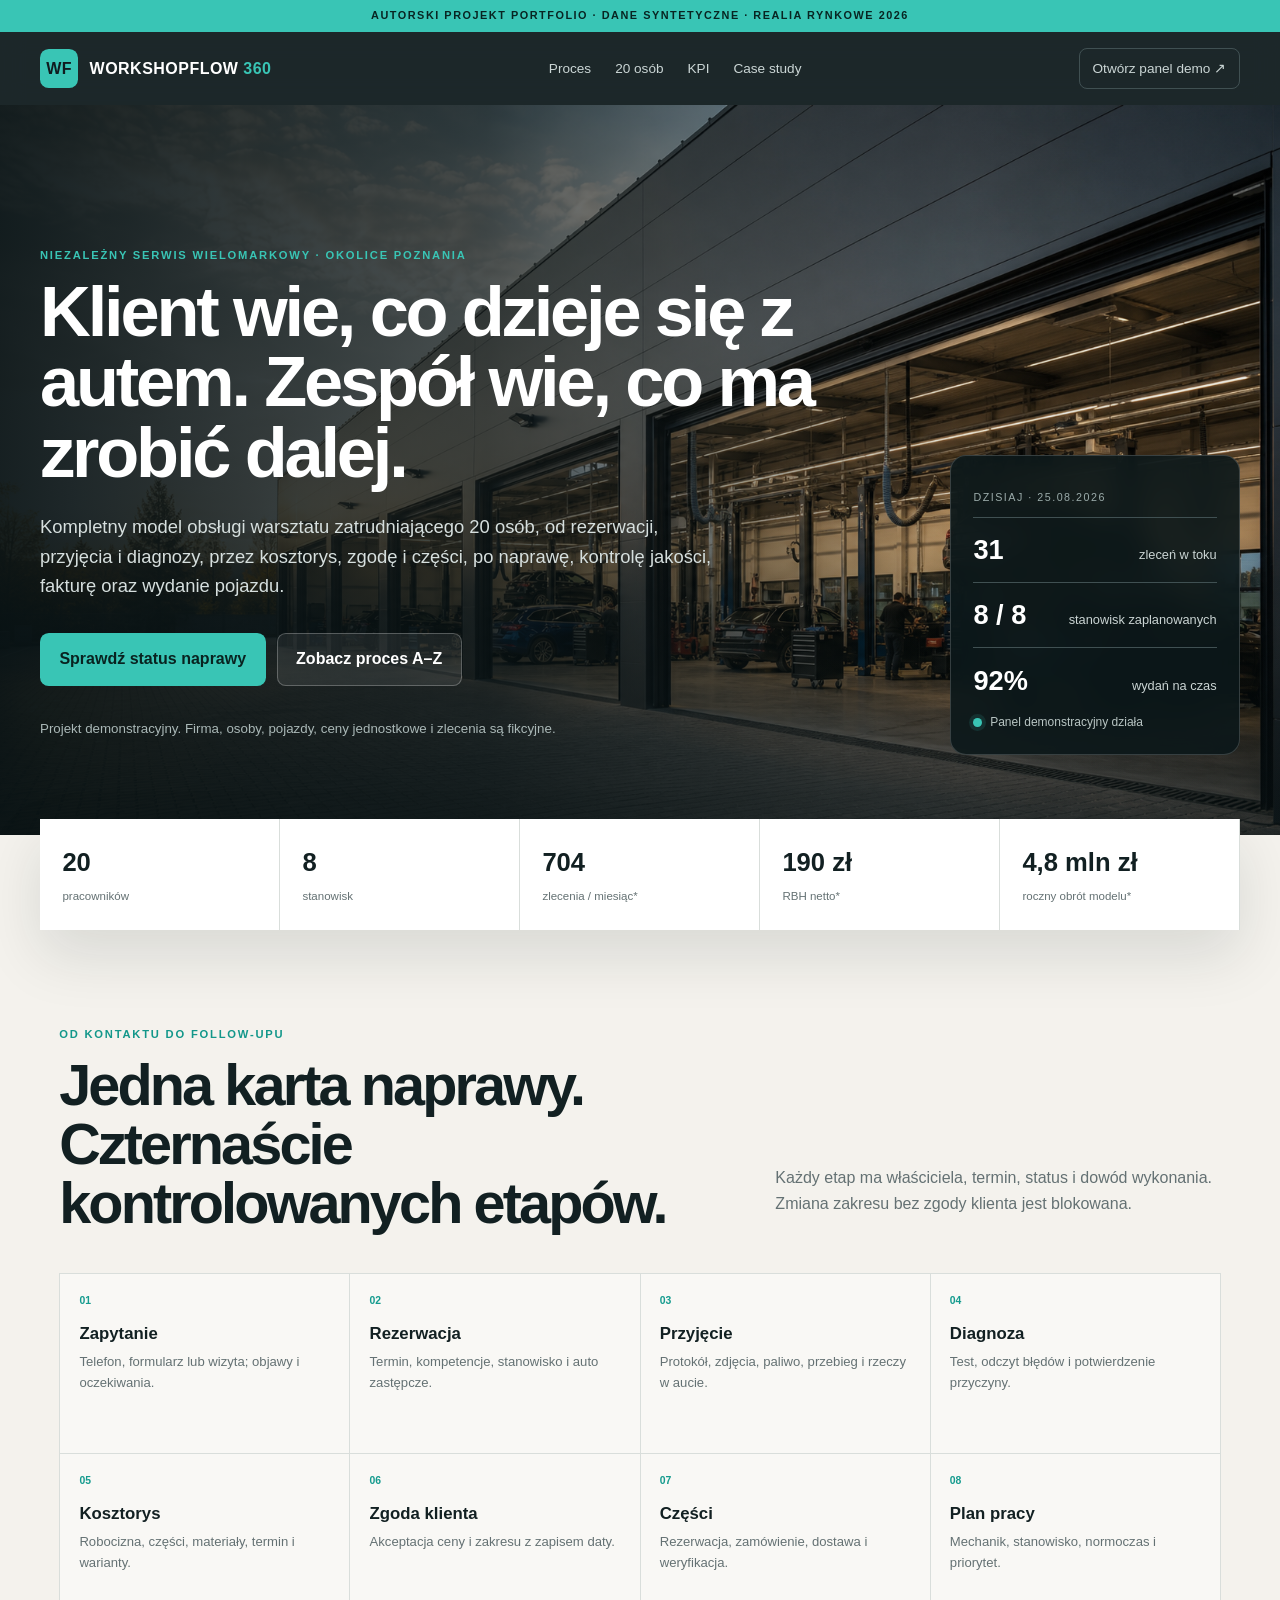
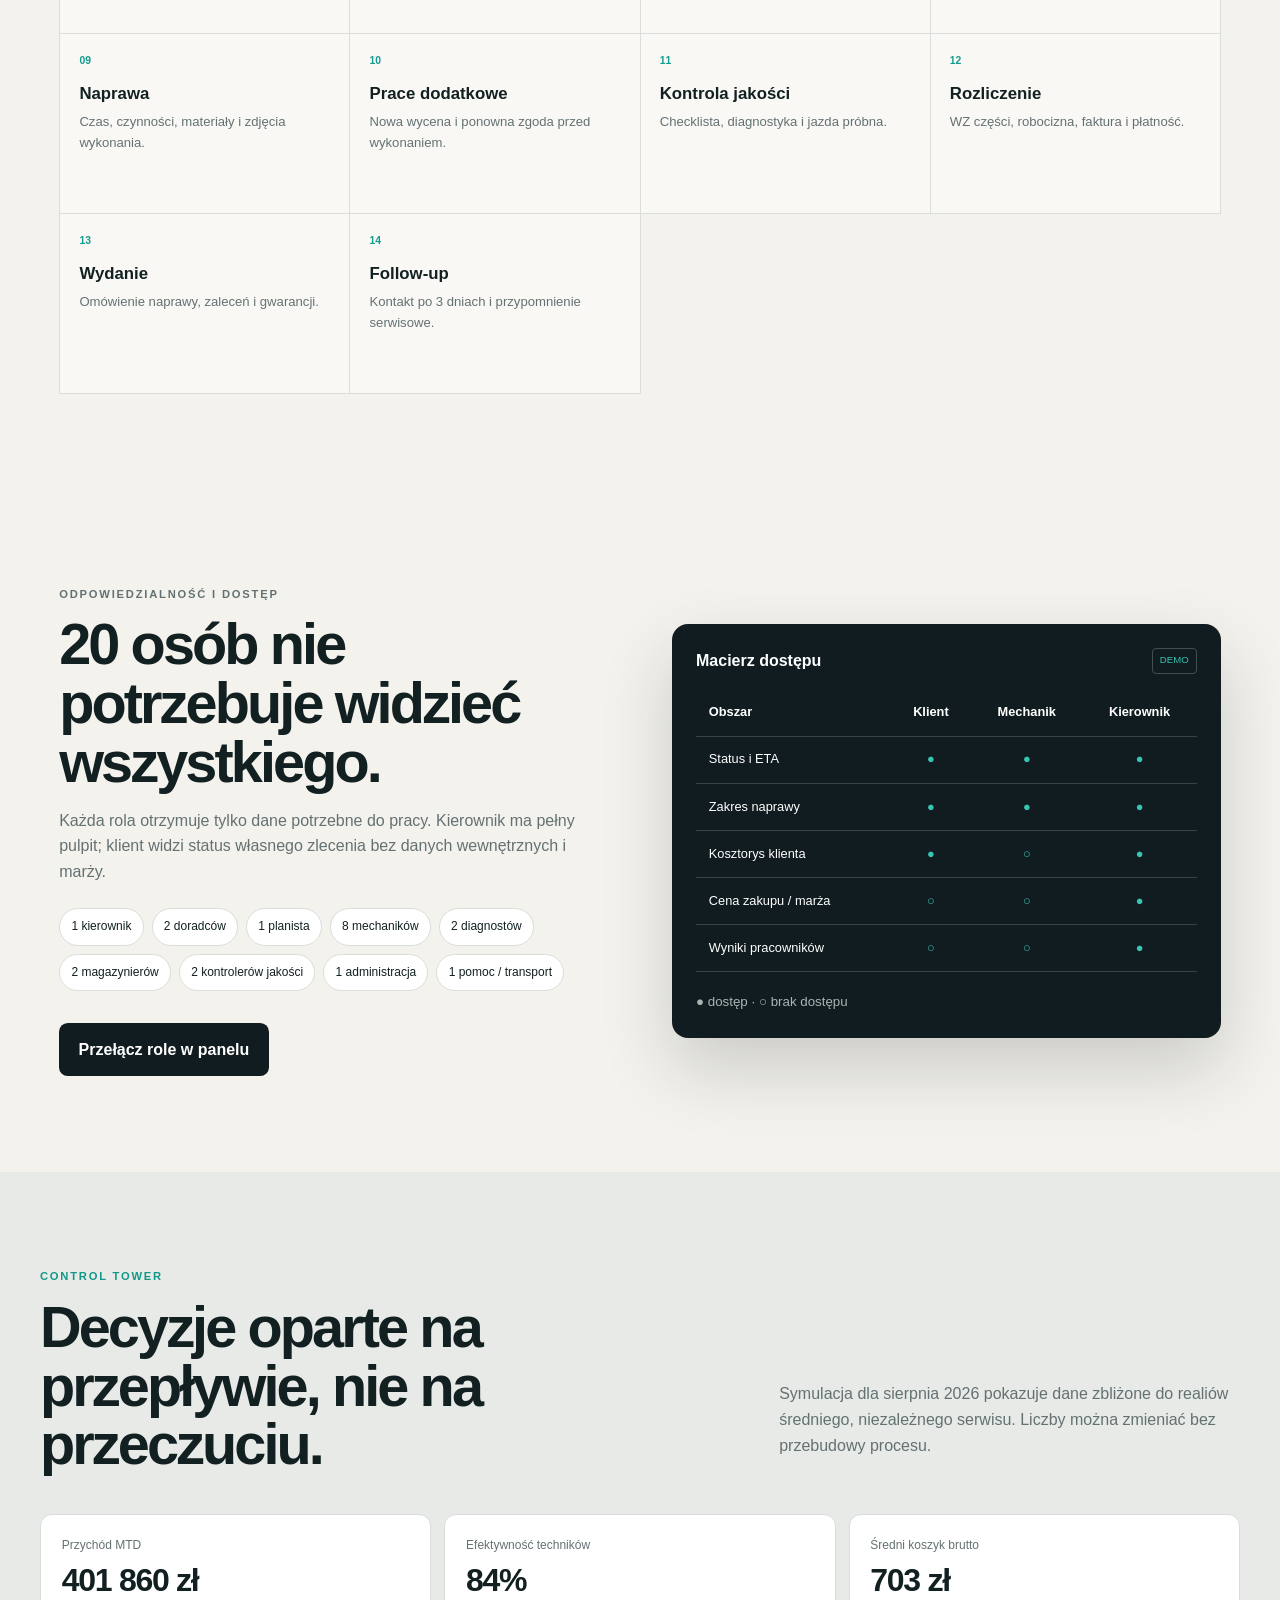
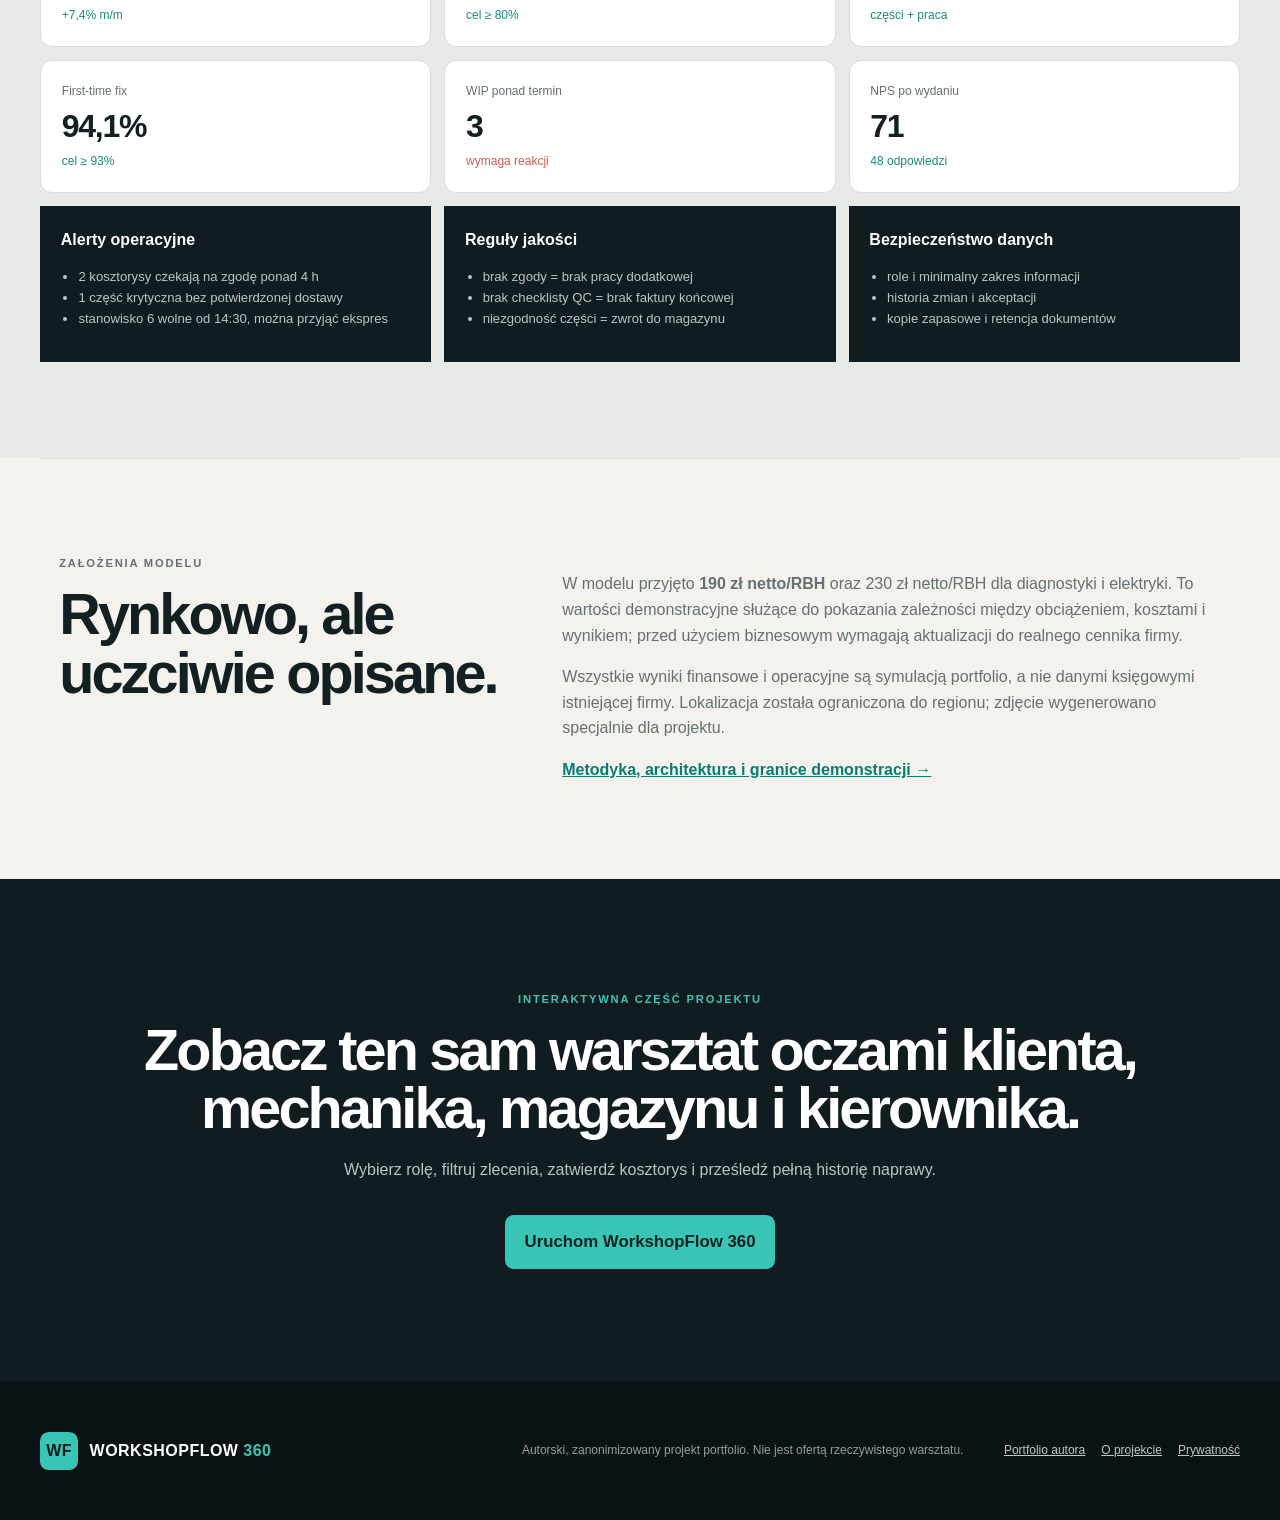
==== commit 9f2052b8: "Tighten WorkshopFlow metadata and model assumptions" ====
--- a/index.html
+++ b/index.html
@@ -5,10 +5,10 @@
   <meta name="viewport" content="width=device-width,initial-scale=1">
   <meta name="description" content="WorkshopFlow 360, demonstracyjny system obsługi niezależnego warsztatu: klient, recepcja, mechanicy, części, kontrola jakości i rozliczenia.">
   <meta name="theme-color" content="#101c1f">
-  <link rel="canonical" href="https://lukaszst-cz.github.io/operations-office-portfolio/workshopflow-360/">
+  <link rel="canonical" href="https://lukaszst-cz.github.io/workshopflow-360/">
   <meta property="og:title" content="WorkshopFlow 360, warsztat pod kontrolą">
   <meta property="og:description" content="Od rezerwacji i diagnozy po zgodę klienta, naprawę, kontrolę jakości i fakturę.">
-  <meta property="og:image" content="https://lukaszst-cz.github.io/operations-office-portfolio/workshopflow-360/assets/workshop-hero.png">
+  <meta property="og:image" content="https://lukaszst-cz.github.io/workshopflow-360/assets/workshop-hero.png">
   <title>WorkshopFlow 360, warsztat pod kontrolą</title>
   <link rel="stylesheet" href="styles.css">
 </head>
@@ -67,10 +67,10 @@
       <div class="decision-grid"><article><b>Alerty operacyjne</b><ul><li>2 kosztorysy czekają na zgodę ponad 4 h</li><li>1 część krytyczna bez potwierdzonej dostawy</li><li>stanowisko 6 wolne od 14:30, można przyjąć ekspres</li></ul></article><article><b>Reguły jakości</b><ul><li>brak zgody = brak pracy dodatkowej</li><li>brak checklisty QC = brak faktury końcowej</li><li>niezgodność części = zwrot do magazynu</li></ul></article><article><b>Bezpieczeństwo danych</b><ul><li>role i minimalny zakres informacji</li><li>historia zmian i akceptacji</li><li>kopie zapasowe i retencja dokumentów</li></ul></article></div>
     </section>
 
-    <section class="section market-note"><div><p class="kicker">ZAŁOŻENIA MODELU</p><h2>Rynkowo, ale uczciwie opisane.</h2></div><div><p>Stawka <b>190 zł netto/RBH</b> mieści się w rynkowym przedziale niezależnych warsztatów w 2026 r.; diagnostyka i elektryka w modelu kosztują 230 zł netto/RBH. Wynagrodzenia są wyższe od ustawowego minimum 4 806 zł brutto.</p><p>Wszystkie wyniki finansowe i operacyjne są symulacją portfolio, a nie danymi księgowymi istniejącej firmy. Lokalizacja została ograniczona do regionu; zdjęcie wygenerowano specjalnie dla projektu.</p><a href="case-study.html">Metodyka, architektura i granice demonstracji →</a></div></section>
+    <section class="section market-note"><div><p class="kicker">ZAŁOŻENIA MODELU</p><h2>Rynkowo, ale uczciwie opisane.</h2></div><div><p>W modelu przyjęto <b>190 zł netto/RBH</b> oraz 230 zł netto/RBH dla diagnostyki i elektryki. To wartości demonstracyjne służące do pokazania zależności między obciążeniem, kosztami i wynikiem; przed użyciem biznesowym wymagają aktualizacji do realnego cennika firmy.</p><p>Wszystkie wyniki finansowe i operacyjne są symulacją portfolio, a nie danymi księgowymi istniejącej firmy. Lokalizacja została ograniczona do regionu; zdjęcie wygenerowano specjalnie dla projektu.</p><a href="case-study.html">Metodyka, architektura i granice demonstracji →</a></div></section>
 
     <section class="cta"><p class="kicker">INTERAKTYWNA CZĘŚĆ PROJEKTU</p><h2>Zobacz ten sam warsztat oczami klienta, mechanika, magazynu i kierownika.</h2><p>Wybierz rolę, filtruj zlecenia, zatwierdź kosztorys i prześledź pełną historię naprawy.</p><a class="button primary" href="portal/">Uruchom WorkshopFlow 360</a></section>
   </main>
-  <footer><a class="brand" href="#top"><span class="brand-mark">WF</span><span>WORKSHOPFLOW <b>360</b></span></a><p>Autorski, zanonimizowany projekt portfolio. Nie jest ofertą rzeczywistego warsztatu.</p><div><a href="../index.html">Portfolio autora</a><a href="case-study.html">O projekcie</a><a href="prywatnosc.html">Prywatność</a></div></footer>
+  <footer><a class="brand" href="#top"><span class="brand-mark">WF</span><span>WORKSHOPFLOW <b>360</b></span></a><p>Autorski, zanonimizowany projekt portfolio. Nie jest ofertą rzeczywistego warsztatu.</p><div><a href="https://github.com/lukaszst-cz/operations-office-portfolio">Portfolio autora</a><a href="case-study.html">O projekcie</a><a href="prywatnosc.html">Prywatność</a></div></footer>
 </body>
 </html>
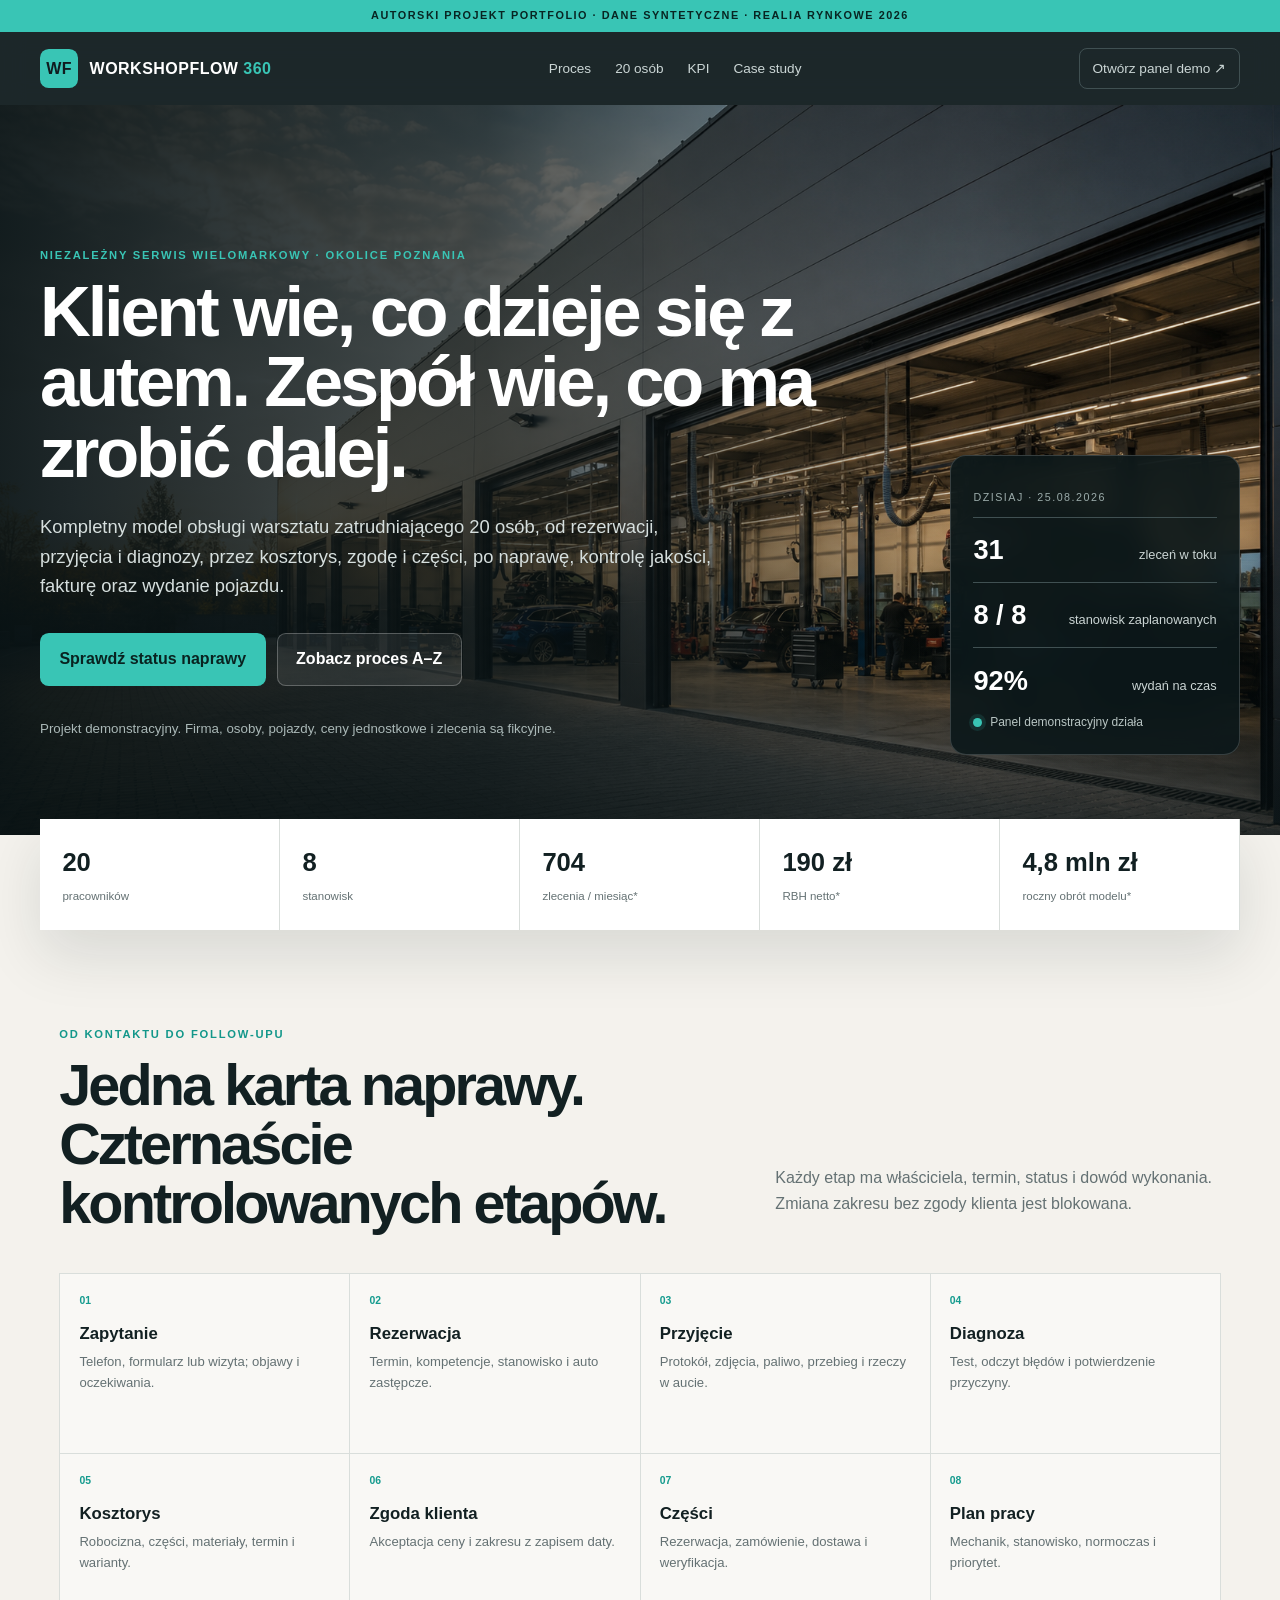
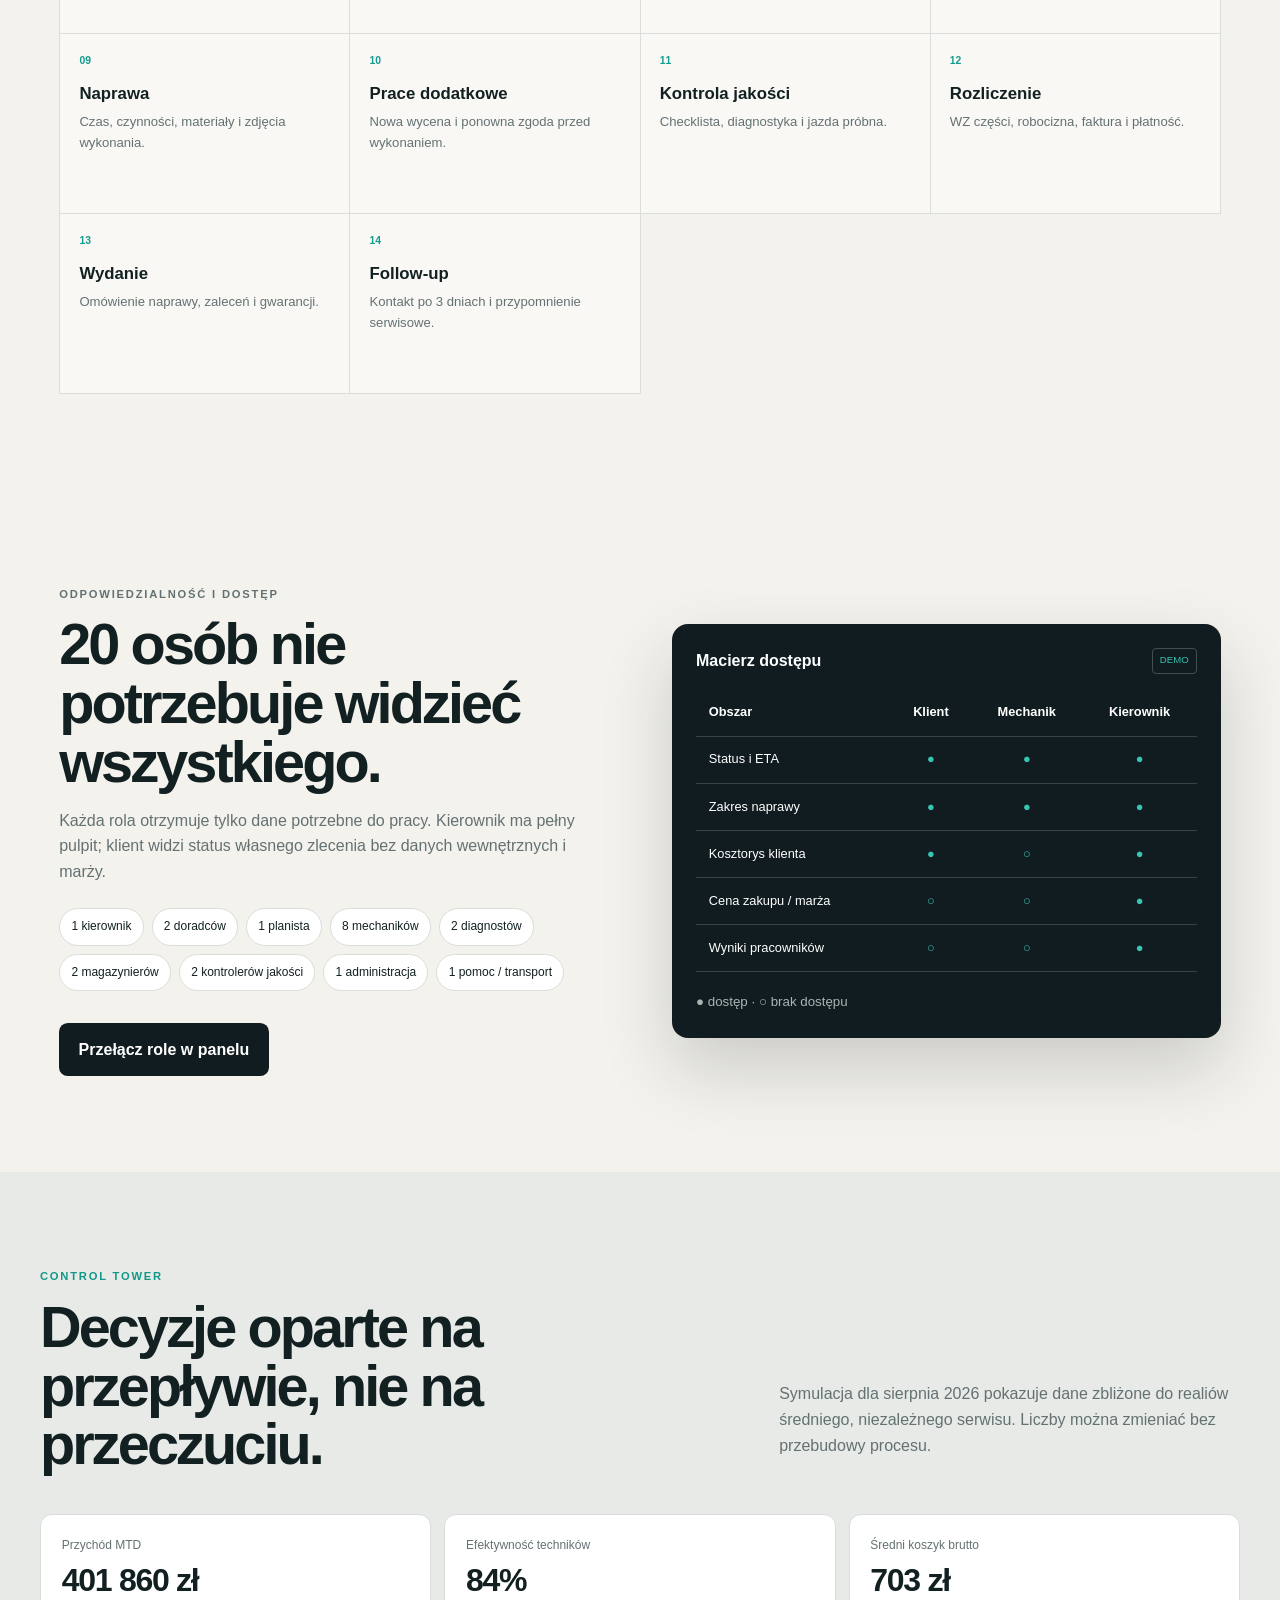
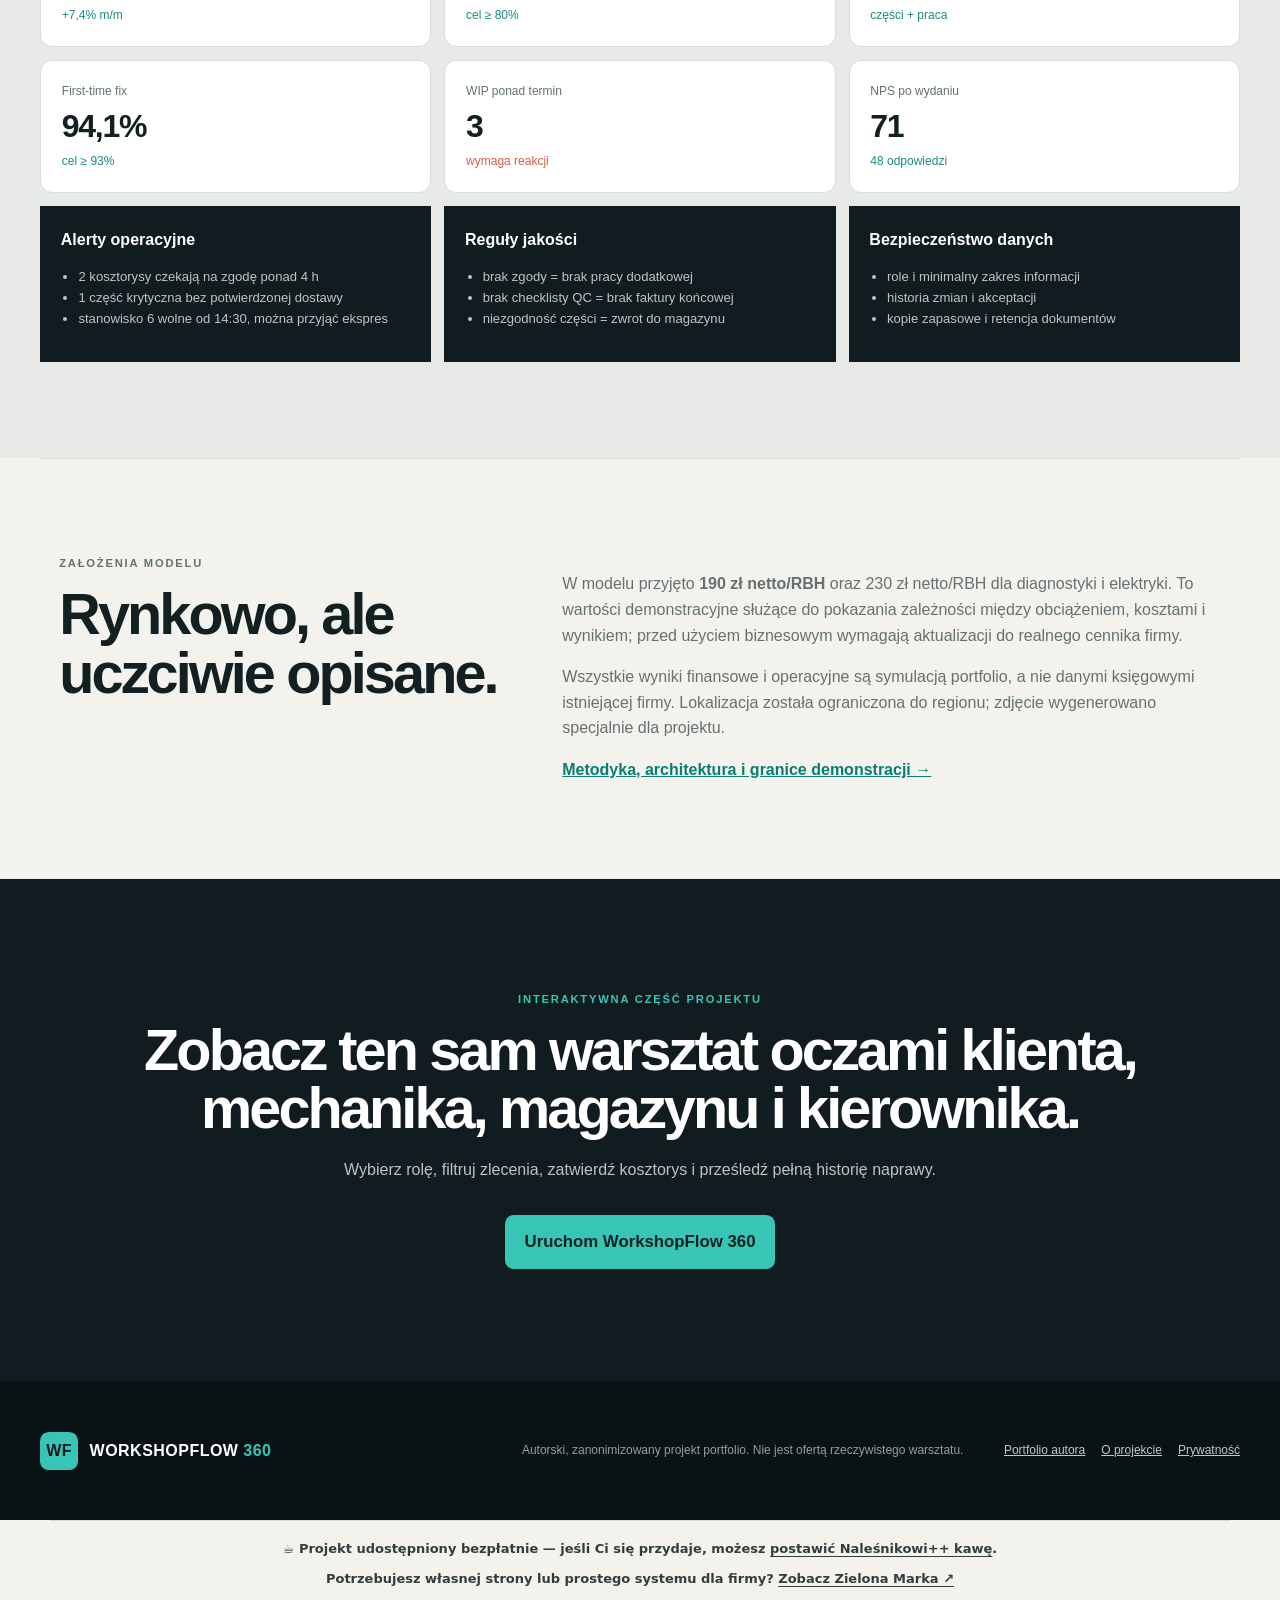
==== commit 2b6af5c2: "Add coffee support and Zielona Marka footer link" ====
--- a/index.html
+++ b/index.html
@@ -72,5 +72,15 @@
     <section class="cta"><p class="kicker">INTERAKTYWNA CZĘŚĆ PROJEKTU</p><h2>Zobacz ten sam warsztat oczami klienta, mechanika, magazynu i kierownika.</h2><p>Wybierz rolę, filtruj zlecenia, zatwierdź kosztorys i prześledź pełną historię naprawy.</p><a class="button primary" href="portal/">Uruchom WorkshopFlow 360</a></section>
   </main>
   <footer><a class="brand" href="#top"><span class="brand-mark">WF</span><span>WORKSHOPFLOW <b>360</b></span></a><p>Autorski, zanonimizowany projekt portfolio. Nie jest ofertą rzeczywistego warsztatu.</p><div><a href="https://github.com/lukaszst-cz/operations-office-portfolio">Portfolio autora</a><a href="case-study.html">O projekcie</a><a href="prywatnosc.html">Prywatność</a></div></footer>
+
+  <style>
+    .creator-support-strip{max-width:1180px;margin:0 auto;padding:18px 20px;display:flex;flex-wrap:wrap;justify-content:center;gap:10px 18px;border-top:1px solid rgba(127,127,127,.22);font:600 13px/1.5 system-ui,-apple-system,"Segoe UI",sans-serif;text-align:center}
+    .creator-support-strip span{opacity:.86}.creator-support-strip a{font-weight:800;color:inherit;text-decoration:underline;text-underline-offset:3px}
+    @media print{.creator-support-strip{display:none!important}}
+  </style>
+  <aside class="creator-support-strip" aria-label="Wsparcie autora i Zielona Marka">
+    <span>☕ Projekt udostępniony bezpłatnie — jeśli Ci się przydaje, możesz <a href="https://buymeacoffee.com/nalesnik_plus_plus" target="_blank" rel="noopener noreferrer">postawić Naleśnikowi++ kawę</a>.</span>
+    <span>Potrzebujesz własnej strony lub prostego systemu dla firmy? <a href="https://zielona-marka.pl" target="_blank" rel="noopener noreferrer">Zobacz Zielona Marka ↗</a></span>
+  </aside>
 </body>
 </html>
